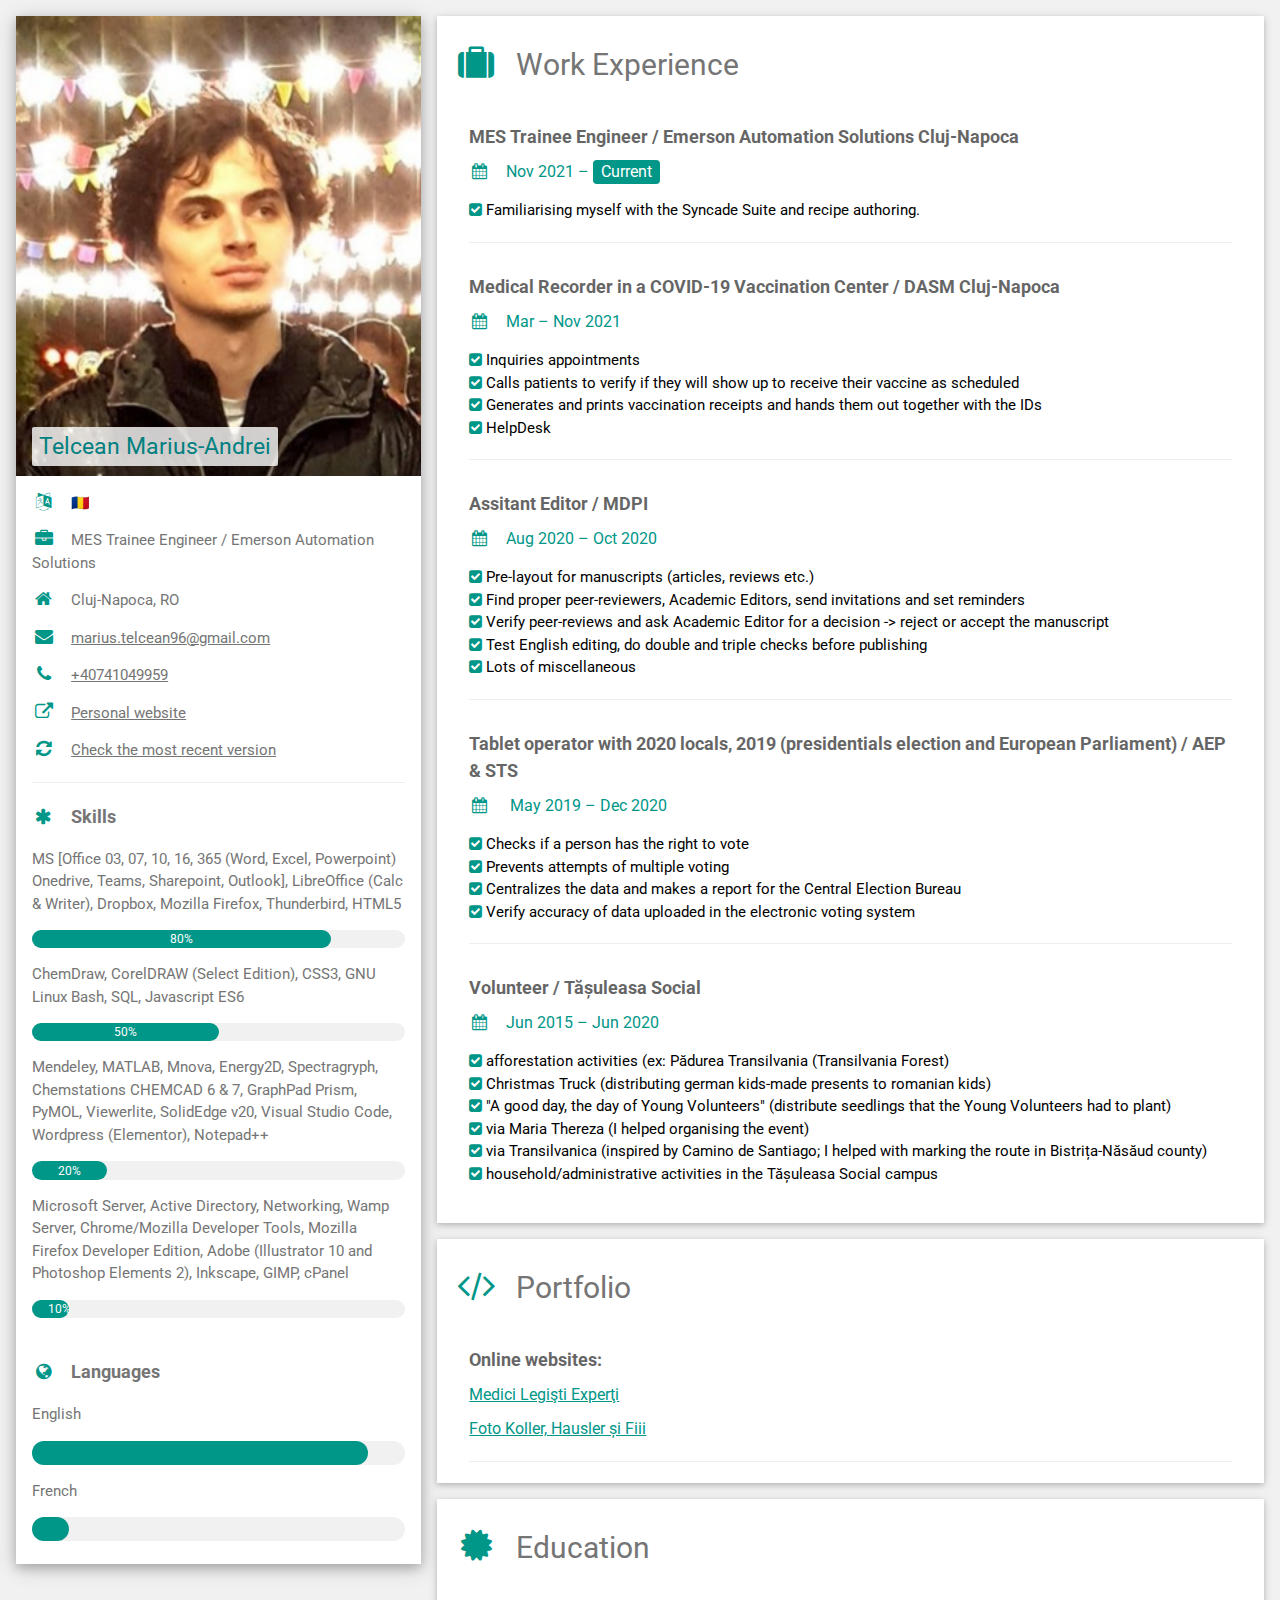
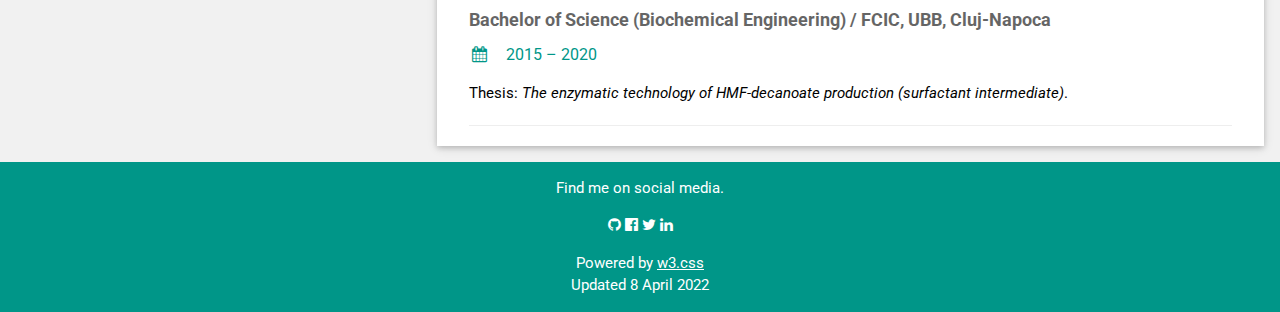
==== index.html @ da8a98a3 "Add a way to check for the most recent version" ====
<!DOCTYPE html>
<html>
<head>
<title>Telcean Marius-Andrei's CV</title>
<meta charset="UTF-8">
<meta name="viewport" content="width=device-width, initial-scale=1">
<meta name="google-site-verification" content="2m2rJ9aeGQ-BCMc2Kb091mjug8ob_BEZx-hUqYVUqOI" />
<link rel="stylesheet" href="https://www.w3schools.com/w3css/4/w3.css">
<link rel='stylesheet' href='https://fonts.googleapis.com/css?family=Roboto'>
<link rel="stylesheet" href="https://cdnjs.cloudflare.com/ajax/libs/font-awesome/4.7.0/css/font-awesome.min.css">
<style>
html,body,h1,h2,h3,h4,h5,h6 {font-family: "Roboto", sans-serif}
</style>
</head>
<body class="w3-light-grey">

<!-- Page Container -->
<div class="w3-content w3-margin-top" style="max-width:1400px;">

  <!-- The Grid -->
  <div class="w3-row-padding">
  
    <!-- Left Column -->
    <div class="w3-third">
    
      <div class="w3-white w3-text-grey w3-card-4">
        <div class="w3-display-container">
          <img src="image88.png" style="width:100%" alt="Avatar">
          <div class="w3-display-bottomleft w3-container w3-text-white">
            <h2 style="background-color: rgba(255, 255, 255, 0.8); color: teal; width: 100%; padding: 3px 7px; border-radius: 2px; font-size: 1.5em;">Telcean Marius-Andrei</h2>
          </div>
        </div>
        <div class="w3-container">
          <p><i class="fa fa-language fa-fw w3-margin-right w3-large w3-text-teal"></i><a target="_blank" style="text-decoration: none;" href="cvRo.htm">🇷🇴</a></p>
          <p><i class="fa fa-briefcase fa-fw w3-margin-right w3-large w3-text-teal"></i>MES Trainee Engineer / Emerson Automation Solutions</p>
          <p><i class="fa fa-home fa-fw w3-margin-right w3-large w3-text-teal"></i>Cluj-Napoca, RO</p>
          <p><i class="fa fa-envelope fa-fw w3-margin-right w3-large w3-text-teal"></i><a href="mailto:marius.telcean96@gmail.com">marius.telcean96@gmail.com</a></p>
          <p><i class="fa fa-phone fa-fw w3-margin-right w3-large w3-text-teal"></i><a href="tel:+40741049959">+40741049959</a></p>
          <p><i class="fa fa-external-link fa-fw w3-margin-right w3-large w3-text-teal"></i><a target="_blank" href="https://mariustelcean96.github.io/peopleGiveInspiration/">Personal website</a></p>
          <p><i class="fa fa-refresh fa-fw w3-margin-right w3-large w3-text-teal"></i><a target="_blank" title="When you read this from a PDF" href="https://mariustelcean96.github.io/CV/">Check the most recent version</a></p>
          <hr>

          <p class="w3-large"><b><i class="fa fa-asterisk fa-fw w3-margin-right w3-text-teal"></i>Skills</b></p>
            <p>MS [Office 03, 07, 10, 16, 365 (Word, Excel, Powerpoint) Onedrive, Teams, Sharepoint, Outlook], LibreOffice (Calc & Writer), Dropbox, Mozilla Firefox, Thunderbird, HTML5</p>
          <div class="w3-light-grey w3-round-xlarge w3-small">
            <div class="w3-container w3-center w3-round-xlarge w3-teal" style="width:80%">80%</div>
          </div>
            <p>ChemDraw, CorelDRAW (Select Edition), CSS3, GNU Linux Bash, SQL, Javascript ES6</p>
          <div class="w3-light-grey w3-round-xlarge w3-small">
            <div class="w3-container w3-center w3-round-xlarge w3-teal" style="width:50%">
              <div class="w3-center w3-text-white">50%</div>
            </div>
          </div>
            <p>Mendeley, MATLAB, Mnova, Energy2D, Spectragryph, Chemstations CHEMCAD 6 & 7, GraphPad Prism, PyMOL, Viewerlite, SolidEdge v20, Visual Studio Code, Wordpress (Elementor), Notepad++</p>
          <div class="w3-light-grey w3-round-xlarge w3-small">
            <div class="w3-container w3-center w3-round-xlarge w3-teal" style="width:20%">20%</div>
          </div>
            <p>Microsoft Server, Active Directory, Networking, Wamp Server, Chrome/Mozilla Developer Tools, Mozilla Firefox Developer Edition, Adobe (Illustrator 10 and Photoshop Elements 2), Inkscape, GIMP, cPanel</p>
          <div class="w3-light-grey w3-round-xlarge w3-small">
            <div class="w3-container w3-center w3-round-xlarge w3-teal" style="width:10%">10%</div>
          </div>
          <br>

          <p class="w3-large w3-text-theme"><b><i class="fa fa-globe fa-fw w3-margin-right w3-text-teal"></i>Languages</b></p>
            <p>English</p>
          <div class="w3-light-grey w3-round-xlarge">
            <div class="w3-round-xlarge w3-teal" style="height:24px;width:90%"></div>
          </div>
            <p>French</p>
          <div class="w3-light-grey w3-round-xlarge">
            <div class="w3-round-xlarge w3-teal" style="height:24px;width:10%"></div>
          </div>
          <br>
        </div>
      </div><br>

    <!-- End Left Column -->
    </div>

    <!-- Right Column -->
    <div class="w3-twothird">
    
      <div class="w3-container w3-card w3-white w3-margin-bottom">
        <h2 class="w3-text-grey w3-padding-16"><i class="fa fa-suitcase fa-fw w3-margin-right w3-xxlarge w3-text-teal"></i>Work Experience</h2>
        <div class="w3-container">
          <h5 class="w3-opacity"><b>MES Trainee Engineer / Emerson Automation Solutions Cluj-Napoca</b></h5>
          <h6 class="w3-text-teal"><i class="fa fa-calendar fa-fw w3-margin-right"></i>Nov 2021 – <span class="w3-tag w3-teal w3-round">Current</span></h6>
          <p>
            <i class="fa fa-check-square w3-text-teal"></i> Familiarising myself with the Syncade Suite and recipe authoring.
          </p>
          <hr>
        </div>
        <div class="w3-container">
          <h5 class="w3-opacity"><b>Medical Recorder in a COVID-19 Vaccination Center / DASM Cluj-Napoca</b></h5>
          <h6 class="w3-text-teal"><i class="fa fa-calendar fa-fw w3-margin-right"></i>Mar – Nov 2021</h6>
          <p><i class="fa fa-check-square w3-text-teal"></i> Inquiries appointments<br>
          <i class="fa fa-check-square w3-text-teal"></i> Calls patients to verify if they will show up to receive their vaccine as scheduled<br>
          <i class="fa fa-check-square w3-text-teal"></i> Generates and prints vaccination receipts and hands them out together with the IDs<br>
          <i class="fa fa-check-square w3-text-teal"></i> HelpDesk<br></p>
          <hr>
        </div>
        <div class="w3-container">
          <h5 class="w3-opacity"><b>Assitant Editor / MDPI</b></h5>
          <h6 class="w3-text-teal"><i class="fa fa-calendar fa-fw w3-margin-right"></i>Aug 2020 – Oct 2020</h6>
          <p> <i class="fa fa-check-square w3-text-teal"></i> Pre-layout for manuscripts (articles, reviews etc.)<br>
          <i class="fa fa-check-square w3-text-teal"></i> Find proper peer-reviewers, Academic Editors, send invitations and set reminders<br>
          <i class="fa fa-check-square w3-text-teal"></i> Verify peer-reviews and ask Academic Editor for a decision -> reject or accept the manuscript<br>
          <i class="fa fa-check-square w3-text-teal"></i> Test English editing, do double and triple checks before publishing<br>
          <i class="fa fa-check-square w3-text-teal"></i> Lots of miscellaneous</p>
          <hr>
        </div>
        <div class="w3-container">
          <h5 class="w3-opacity"><b>Tablet operator with 2020 locals, 2019 (presidentials election and European Parliament) / AEP & STS</b></h5>
          <h6 class="w3-text-teal"><i class="fa fa-calendar fa-fw w3-margin-right"></i> May 2019 – Dec 2020</h6>
          <p><i class="fa fa-check-square w3-text-teal"></i> Checks if a person has the right to vote<br>
            <i class="fa fa-check-square w3-text-teal"></i> Prevents attempts of multiple voting<br>
            <i class="fa fa-check-square w3-text-teal"></i> Centralizes the data and makes a report for the Central Election Bureau<br>
            <i class="fa fa-check-square w3-text-teal"></i> Verify accuracy of data uploaded in the electronic voting system</p>
          <hr>
        </div>
        <div class="w3-container">
          <h5 class="w3-opacity"><b>Volunteer / Tășuleasa Social</b></h5>
          <h6 class="w3-text-teal"><i class="fa fa-calendar fa-fw w3-margin-right"></i>Jun 2015 – Jun 2020</h6>
          <p><i class="fa fa-check-square w3-text-teal"></i> afforestation activities (ex: Pădurea Transilvania (Transilvania Forest)<br>
            <i class="fa fa-check-square w3-text-teal"></i> Christmas Truck (distributing german kids-made presents to romanian kids)<br>
            <i class="fa fa-check-square w3-text-teal"></i> "A good day, the day of Young Volunteers" (distribute seedlings that the Young Volunteers had to plant)<br>
            <i class="fa fa-check-square w3-text-teal"></i> via Maria Thereza (I helped organising the event)<br>
            <i class="fa fa-check-square w3-text-teal"></i> via Transilvanica (inspired by Camino de Santiago; I helped with marking the route in Bistrița-Năsăud county)<br>
            <i class="fa fa-check-square w3-text-teal"></i> household/administrative activities in the Tășuleasa Social campus</p><br>
        </div>
      </div>

      <div class="w3-container w3-card w3-white w3-margin-bottom">
        <h2 class="w3-text-grey w3-padding-16"><i class="fa fa-code fa-fw w3-margin-right w3-xxlarge w3-text-teal"></i>Portfolio</h2>
        <div class="w3-container">
          <h5 class="w3-opacity"><b>Online websites:</b></h5>
          <h6 class="w3-text-teal"><a target="_blank" href="https://www.medicilegistiexperti.ro/">Medici Legişti Experţi</a></h6>
          <h6 class="w3-text-teal"><a target="_blank" href="https://mariustelcean96.github.io/fotokoller/">Foto Koller, Hausler și Fiii</a></h6>
          <hr>
        </div>
      </div>

      <div class="w3-container w3-card w3-white">
        <h2 class="w3-text-grey w3-padding-16"><i class="fa fa-certificate fa-fw w3-margin-right w3-xxlarge w3-text-teal"></i>Education</h2>
        <div class="w3-container">
          <h5 class="w3-opacity"><b>Bachelor of Science (Biochemical Engineering) / FCIC, UBB, Cluj-Napoca</b></h5>
          <h6 class="w3-text-teal"><i class="fa fa-calendar fa-fw w3-margin-right"></i>2015 – 2020</h6>
          <p>Thesis: <i>The enzymatic technology of HMF-decanoate production (surfactant intermediate)</i>.</p>
          <hr>
        </div>
      </div>

    <!-- End Right Column -->
    </div>
    
  <!-- End Grid -->
  </div>
  
  <!-- End Page Container -->
</div>

<footer class="w3-container w3-teal w3-center w3-margin-top">
  <p>Find me on social media.</p>
  <a target="_blank" href="https://www.github.com/mariustelcean96"><i class="fa fa-github w3-hover-opacity"></i></a>
  <a target="_blank" href="https://www.facebook.com/marius.telcean.96"><i class="fa fa-facebook-official w3-hover-opacity"></i></a>
  <a target="_blank" href="https://twitter.com/marius_telcean"><i class="fa fa-twitter w3-hover-opacity"></i></a>
  <a target="_blank" href="https://www.linkedin.com/in/marius-telcean-6a2454138/"><i class="fa fa-linkedin w3-hover-opacity"></i></a>
  <p>Powered by <a href="https://www.w3schools.com/w3css/default.asp" target="_blank">w3.css</a> <br>Updated 8 April 2022</p>
</footer>

</body>
</html>
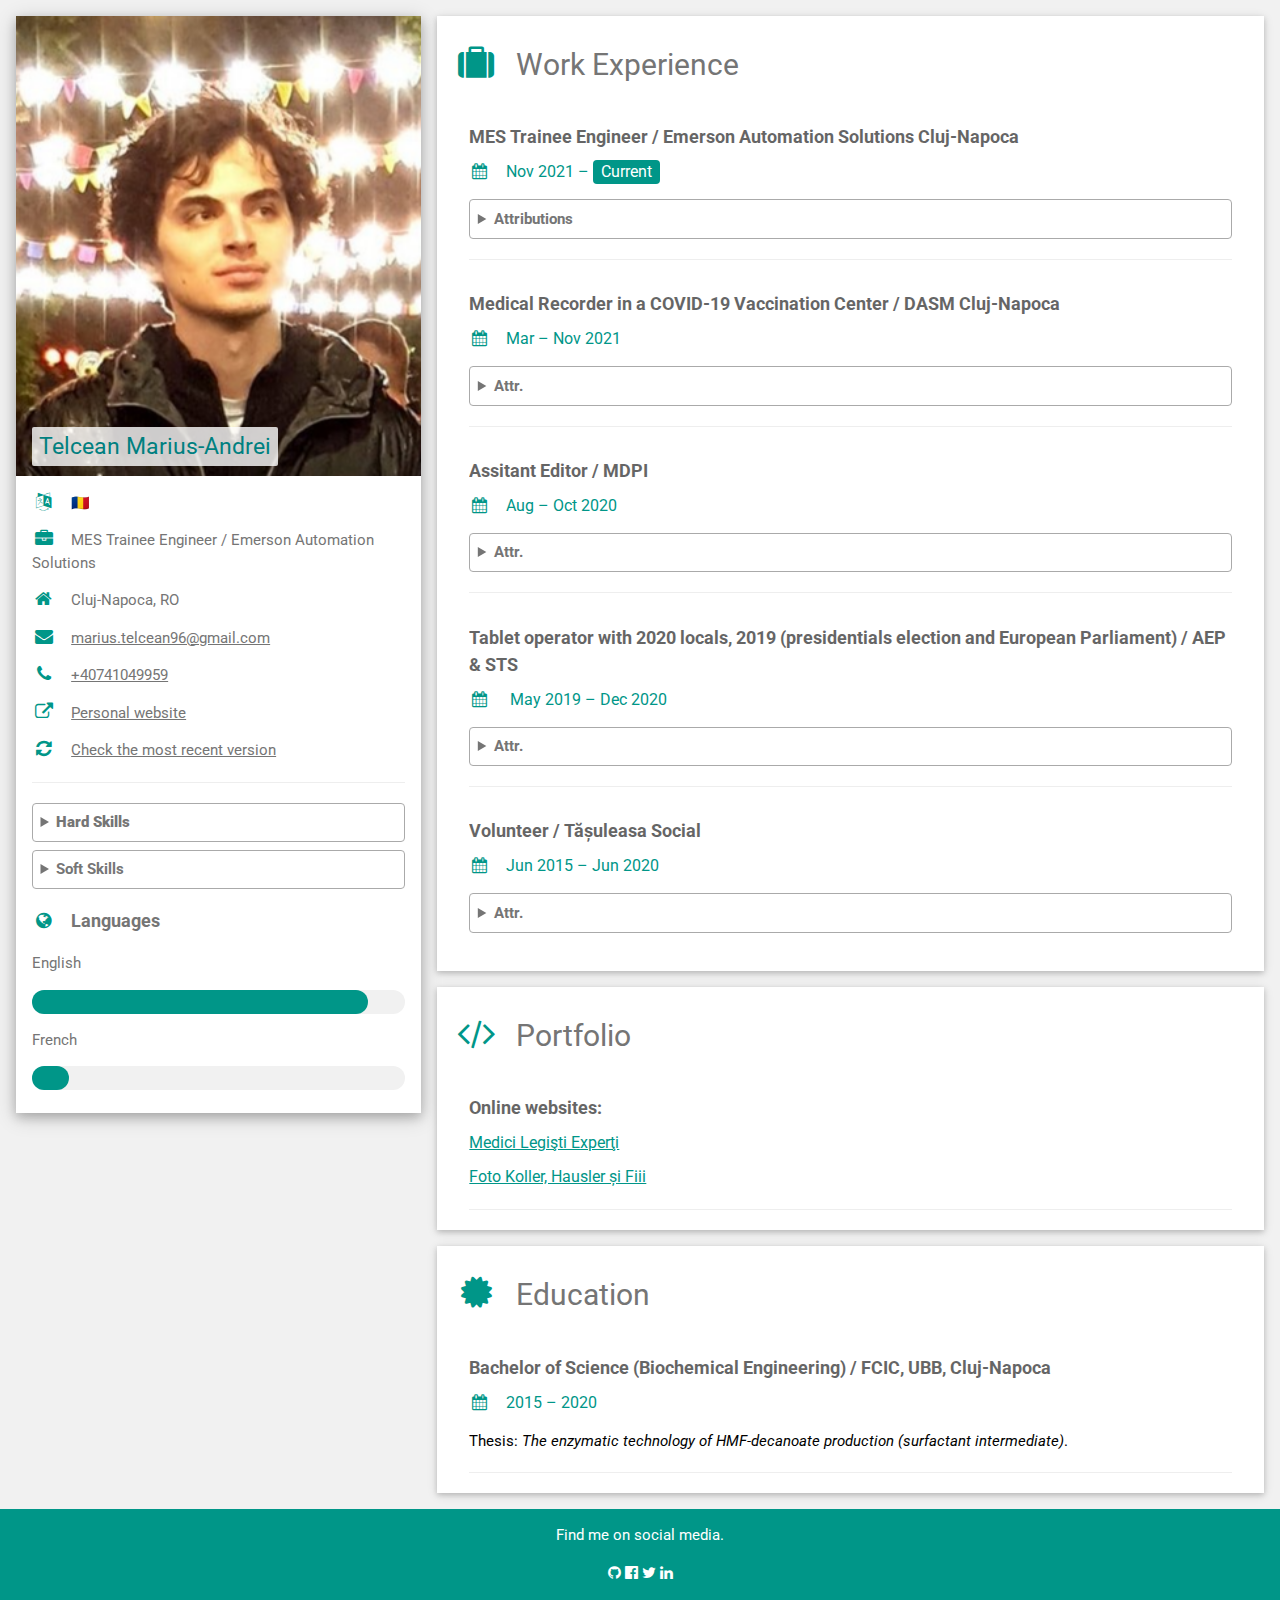
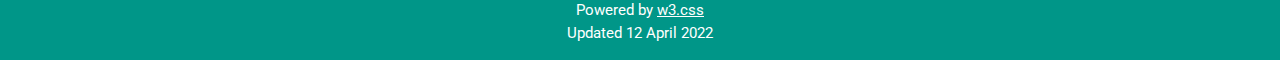
==== commit dda971c8: "Make use of details disclosure elements" ====
--- a/index.html
+++ b/index.html
@@ -5,11 +5,16 @@
 <meta charset="UTF-8">
 <meta name="viewport" content="width=device-width, initial-scale=1">
 <meta name="google-site-verification" content="2m2rJ9aeGQ-BCMc2Kb091mjug8ob_BEZx-hUqYVUqOI" />
+<link rel="stylesheet" href="style.css">
 <link rel="stylesheet" href="https://www.w3schools.com/w3css/4/w3.css">
 <link rel='stylesheet' href='https://fonts.googleapis.com/css?family=Roboto'>
 <link rel="stylesheet" href="https://cdnjs.cloudflare.com/ajax/libs/font-awesome/4.7.0/css/font-awesome.min.css">
+<link rel="apple-touch-icon" sizes="180x180" href="favicon_io/apple-touch-icon.png">
+<link rel="icon" type="image/png" sizes="32x32" href="favicon_io/favicon-32x32.png">
+<link rel="icon" type="image/png" sizes="16x16" href="favicon_io/favicon-16x16.png">
+<link rel="manifest" href="/site.webmanifest">
 <style>
-html,body,h1,h2,h3,h4,h5,h6 {font-family: "Roboto", sans-serif}
+  html,body,h1,h2,h3,h4,h5,h6 {font-family: "Roboto", sans-serif}
 </style>
 </head>
 <body class="w3-light-grey">
@@ -27,7 +32,7 @@
         <div class="w3-display-container">
           <img src="image88.png" style="width:100%" alt="Avatar">
           <div class="w3-display-bottomleft w3-container w3-text-white">
-            <h2 style="background-color: rgba(255, 255, 255, 0.8); color: teal; width: 100%; padding: 3px 7px; border-radius: 2px; font-size: 1.5em;">Telcean Marius-Andrei</h2>
+            <h2 style="background-color: rgba(255, 255, 255, 0.8); color: #008080; width: 100%; padding: 3px 7px; border-radius: 2px; font-size: 1.5em;">Telcean Marius-Andrei</h2>
           </div>
         </div>
         <div class="w3-container">
@@ -39,28 +44,29 @@
           <p><i class="fa fa-external-link fa-fw w3-margin-right w3-large w3-text-teal"></i><a target="_blank" href="https://mariustelcean96.github.io/peopleGiveInspiration/">Personal website</a></p>
           <p><i class="fa fa-refresh fa-fw w3-margin-right w3-large w3-text-teal"></i><a target="_blank" title="When you read this from a PDF" href="https://mariustelcean96.github.io/CV/">Check the most recent version</a></p>
           <hr>
-
-          <p class="w3-large"><b><i class="fa fa-asterisk fa-fw w3-margin-right w3-text-teal"></i>Skills</b></p>
-            <p>MS [Office 03, 07, 10, 16, 365 (Word, Excel, Powerpoint) Onedrive, Teams, Sharepoint, Outlook], LibreOffice (Calc & Writer), Dropbox, Mozilla Firefox, Thunderbird, HTML5</p>
-          <div class="w3-light-grey w3-round-xlarge w3-small">
-            <div class="w3-container w3-center w3-round-xlarge w3-teal" style="width:80%">80%</div>
-          </div>
-            <p>ChemDraw, CorelDRAW (Select Edition), CSS3, GNU Linux Bash, SQL, Javascript ES6</p>
-          <div class="w3-light-grey w3-round-xlarge w3-small">
-            <div class="w3-container w3-center w3-round-xlarge w3-teal" style="width:50%">
-              <div class="w3-center w3-text-white">50%</div>
-            </div>
-          </div>
-            <p>Mendeley, MATLAB, Mnova, Energy2D, Spectragryph, Chemstations CHEMCAD 6 & 7, GraphPad Prism, PyMOL, Viewerlite, SolidEdge v20, Visual Studio Code, Wordpress (Elementor), Notepad++</p>
-          <div class="w3-light-grey w3-round-xlarge w3-small">
-            <div class="w3-container w3-center w3-round-xlarge w3-teal" style="width:20%">20%</div>
-          </div>
-            <p>Microsoft Server, Active Directory, Networking, Wamp Server, Chrome/Mozilla Developer Tools, Mozilla Firefox Developer Edition, Adobe (Illustrator 10 and Photoshop Elements 2), Inkscape, GIMP, cPanel</p>
-          <div class="w3-light-grey w3-round-xlarge w3-small">
-            <div class="w3-container w3-center w3-round-xlarge w3-teal" style="width:10%">10%</div>
-          </div>
-          <br>
-
+          <details>
+            <summary><b>Hard Skills</b></summary>
+              <details>
+                <summary>Proficient</summary>
+                Microsoft [Office 03, 07, 10, 16, 365 (Word, Excel, Powerpoint), Onedrive, Teams, Sharepoint, Outlook], LibreOffice (Calc & Writer), 
+                Dropbox, Mozilla Firefox, Thunderbird
+              </details>
+              <details>
+                <summary>Intermediate</summary>
+                ChemDraw, CorelDRAW (Select Edition), Mendeley, HTML5, CSS3, GNU Linux Bash, SQL, Javascript ES6, Notepad++, 
+                Visual Studio Code, Wordpress (Elementor), Git, Github
+              </details>
+              <details>
+                <summary>Beginner</summary>
+                  MATLAB, Mnova, Energy2D, Spectragryph, Chemstations CHEMCAD 6 & 7, GraphPad Prism, PyMOL, Viewerlite, SolidEdge v20,
+                  Microsoft Server, Active Directory, Networking, Wamp Server, Chrome/Mozilla Developer Tools, Mozilla Firefox Developer Edition, 
+                  Adobe (Illustrator 10 & Photoshop Elements 2), Inkscape, GIMP, cPanel
+              </details>
+          </details>
+          <details>
+            <summary>Soft Skills</summary>
+            Dependability, Empathy, Willingness to learn, Problem solving, Critical thinking, Organization, Adaptability, Creativity
+          </details>
           <p class="w3-large w3-text-theme"><b><i class="fa fa-globe fa-fw w3-margin-right w3-text-teal"></i>Languages</b></p>
             <p>English</p>
           <div class="w3-light-grey w3-round-xlarge">
@@ -86,47 +92,71 @@
           <h5 class="w3-opacity"><b>MES Trainee Engineer / Emerson Automation Solutions Cluj-Napoca</b></h5>
           <h6 class="w3-text-teal"><i class="fa fa-calendar fa-fw w3-margin-right"></i>Nov 2021 – <span class="w3-tag w3-teal w3-round">Current</span></h6>
           <p>
-            <i class="fa fa-check-square w3-text-teal"></i> Familiarising myself with the Syncade Suite and recipe authoring.
+            <details>
+              <summary>Attributions</summary>
+              <i class="fa fa-check-square w3-text-teal"></i> Familiarise myself with the Syncade Suite and Recipe Authoring<br>
+              <i class="fa fa-check-square w3-text-teal"></i> Solve a workshop and attend 2 Syncade Trainings
+            </details>
           </p>
           <hr>
         </div>
         <div class="w3-container">
           <h5 class="w3-opacity"><b>Medical Recorder in a COVID-19 Vaccination Center / DASM Cluj-Napoca</b></h5>
           <h6 class="w3-text-teal"><i class="fa fa-calendar fa-fw w3-margin-right"></i>Mar – Nov 2021</h6>
-          <p><i class="fa fa-check-square w3-text-teal"></i> Inquiries appointments<br>
+          <p>
+          <details>
+          <summary>Attr.</summary>
+          <i class="fa fa-check-square w3-text-teal"></i> Inquiries appointments<br>
           <i class="fa fa-check-square w3-text-teal"></i> Calls patients to verify if they will show up to receive their vaccine as scheduled<br>
           <i class="fa fa-check-square w3-text-teal"></i> Generates and prints vaccination receipts and hands them out together with the IDs<br>
-          <i class="fa fa-check-square w3-text-teal"></i> HelpDesk<br></p>
+          <i class="fa fa-check-square w3-text-teal"></i> Responsible for HelpDesk<br>
+          </details>
+        </p>
           <hr>
         </div>
         <div class="w3-container">
           <h5 class="w3-opacity"><b>Assitant Editor / MDPI</b></h5>
-          <h6 class="w3-text-teal"><i class="fa fa-calendar fa-fw w3-margin-right"></i>Aug 2020 – Oct 2020</h6>
-          <p> <i class="fa fa-check-square w3-text-teal"></i> Pre-layout for manuscripts (articles, reviews etc.)<br>
+          <h6 class="w3-text-teal"><i class="fa fa-calendar fa-fw w3-margin-right"></i>Aug – Oct 2020</h6>
+          <p>
+          <details>
+            <summary>Attr.</summary>
+            <i class="fa fa-check-square w3-text-teal"></i> Pre-layout for manuscripts (articles, reviews etc.)<br>
           <i class="fa fa-check-square w3-text-teal"></i> Find proper peer-reviewers, Academic Editors, send invitations and set reminders<br>
           <i class="fa fa-check-square w3-text-teal"></i> Verify peer-reviews and ask Academic Editor for a decision -> reject or accept the manuscript<br>
           <i class="fa fa-check-square w3-text-teal"></i> Test English editing, do double and triple checks before publishing<br>
-          <i class="fa fa-check-square w3-text-teal"></i> Lots of miscellaneous</p>
+          <i class="fa fa-check-square w3-text-teal"></i> Confirm lots of miscellaneous
+          </details>
+        </p>
           <hr>
         </div>
         <div class="w3-container">
           <h5 class="w3-opacity"><b>Tablet operator with 2020 locals, 2019 (presidentials election and European Parliament) / AEP & STS</b></h5>
           <h6 class="w3-text-teal"><i class="fa fa-calendar fa-fw w3-margin-right"></i> May 2019 – Dec 2020</h6>
-          <p><i class="fa fa-check-square w3-text-teal"></i> Checks if a person has the right to vote<br>
+          <p>
+            <details>
+              <summary>Attr.</summary>
+              <i class="fa fa-check-square w3-text-teal"></i> Checks if a person has the right to vote<br>
             <i class="fa fa-check-square w3-text-teal"></i> Prevents attempts of multiple voting<br>
             <i class="fa fa-check-square w3-text-teal"></i> Centralizes the data and makes a report for the Central Election Bureau<br>
-            <i class="fa fa-check-square w3-text-teal"></i> Verify accuracy of data uploaded in the electronic voting system</p>
+            <i class="fa fa-check-square w3-text-teal"></i> Verify accuracy of data uploaded in the electronic voting system
+            </details>
+          </p>
           <hr>
         </div>
         <div class="w3-container">
           <h5 class="w3-opacity"><b>Volunteer / Tășuleasa Social</b></h5>
           <h6 class="w3-text-teal"><i class="fa fa-calendar fa-fw w3-margin-right"></i>Jun 2015 – Jun 2020</h6>
-          <p><i class="fa fa-check-square w3-text-teal"></i> afforestation activities (ex: Pădurea Transilvania (Transilvania Forest)<br>
+          <p>
+            <details>
+              <summary>Attr.</summary>
+              <i class="fa fa-check-square w3-text-teal"></i> afforestation activities (ex: Pădurea Transilvania (Transilvania Forest)<br>
             <i class="fa fa-check-square w3-text-teal"></i> Christmas Truck (distributing german kids-made presents to romanian kids)<br>
             <i class="fa fa-check-square w3-text-teal"></i> "A good day, the day of Young Volunteers" (distribute seedlings that the Young Volunteers had to plant)<br>
             <i class="fa fa-check-square w3-text-teal"></i> via Maria Thereza (I helped organising the event)<br>
             <i class="fa fa-check-square w3-text-teal"></i> via Transilvanica (inspired by Camino de Santiago; I helped with marking the route in Bistrița-Năsăud county)<br>
-            <i class="fa fa-check-square w3-text-teal"></i> household/administrative activities in the Tășuleasa Social campus</p><br>
+            <i class="fa fa-check-square w3-text-teal"></i> household/administrative activities in the Tășuleasa Social campus
+            </details>
+          </p><br>
         </div>
       </div>
 
@@ -165,7 +195,7 @@
   <a target="_blank" href="https://www.facebook.com/marius.telcean.96"><i class="fa fa-facebook-official w3-hover-opacity"></i></a>
   <a target="_blank" href="https://twitter.com/marius_telcean"><i class="fa fa-twitter w3-hover-opacity"></i></a>
   <a target="_blank" href="https://www.linkedin.com/in/marius-telcean-6a2454138/"><i class="fa fa-linkedin w3-hover-opacity"></i></a>
-  <p>Powered by <a href="https://www.w3schools.com/w3css/default.asp" target="_blank">w3.css</a> <br>Updated 8 April 2022</p>
+  <p>Powered by <a href="https://www.w3schools.com/w3css/default.asp" target="_blank">w3.css</a> <br>Updated 12 April 2022</p>
 </footer>
 
 </body>
--- a/style.css
+++ b/style.css
@@ -0,0 +1,20 @@
+details {
+    border: 1px solid #aaa;
+    border-radius: 4px;
+    padding: .5em .5em 0;
+    margin-bottom: .5em;
+}
+summary {
+  font-weight: bold;
+  color: #757575;
+  margin: -.5em -.5em 0;
+  padding: .5em;
+}
+details[open] {
+    padding: .5em;
+}
+
+details[open] summary {
+    border-bottom: 1px solid #aaa;
+    margin-bottom: .5em;
+}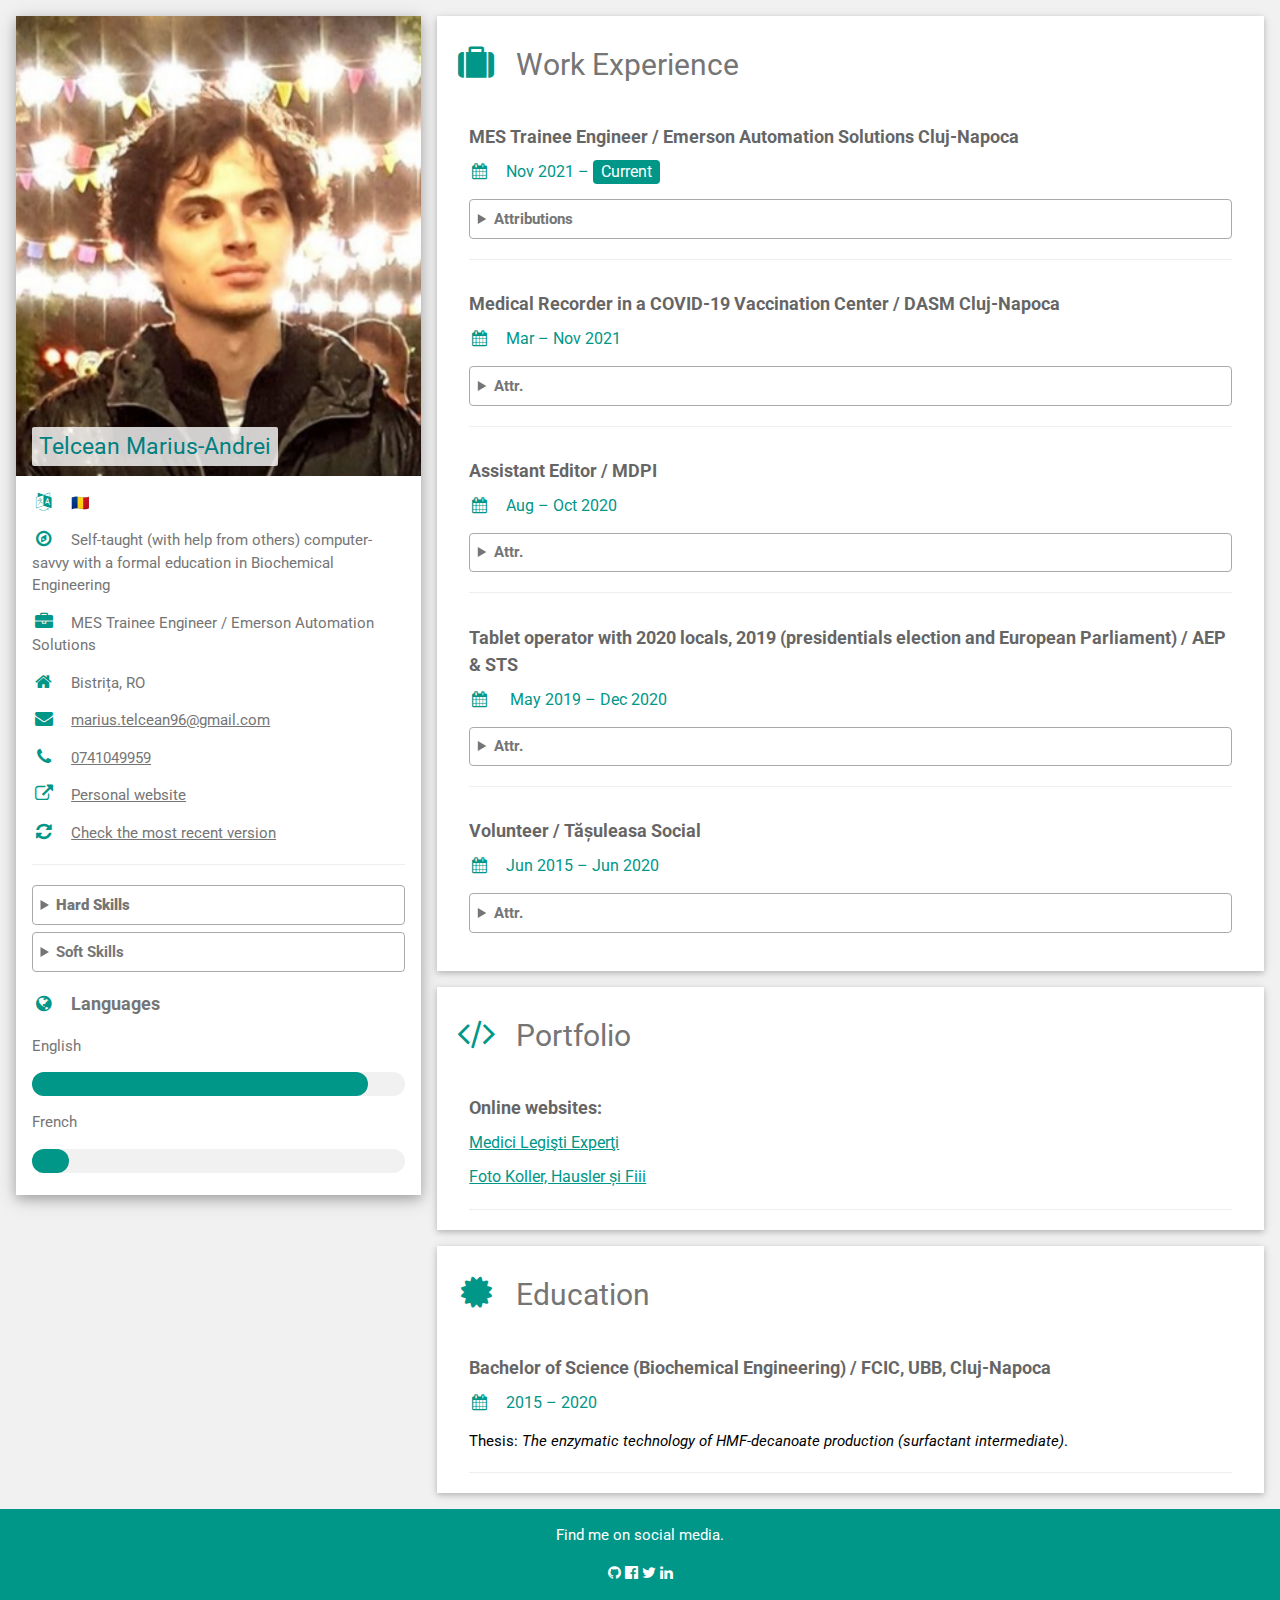
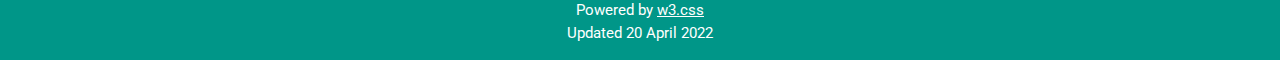
==== commit 69430ea0: "Add a description paragraph, fix a typo" ====
--- a/index.html
+++ b/index.html
@@ -37,10 +37,11 @@
         </div>
         <div class="w3-container">
           <p><i class="fa fa-language fa-fw w3-margin-right w3-large w3-text-teal"></i><a target="_blank" style="text-decoration: none;" href="cvRo.htm">🇷🇴</a></p>
+          <p><i class="fa fa-compass fa-fw w3-margin-right w3-large w3-text-teal"></i>Self-taught (with help from others) computer-savvy with a formal education in Biochemical Engineering</p>
           <p><i class="fa fa-briefcase fa-fw w3-margin-right w3-large w3-text-teal"></i>MES Trainee Engineer / Emerson Automation Solutions</p>
-          <p><i class="fa fa-home fa-fw w3-margin-right w3-large w3-text-teal"></i>Cluj-Napoca, RO</p>
+          <p><i class="fa fa-home fa-fw w3-margin-right w3-large w3-text-teal"></i>Bistrița, RO</p>
           <p><i class="fa fa-envelope fa-fw w3-margin-right w3-large w3-text-teal"></i><a href="mailto:marius.telcean96@gmail.com">marius.telcean96@gmail.com</a></p>
-          <p><i class="fa fa-phone fa-fw w3-margin-right w3-large w3-text-teal"></i><a href="tel:+40741049959">+40741049959</a></p>
+          <p><i class="fa fa-phone fa-fw w3-margin-right w3-large w3-text-teal"></i><a href="tel:+40741049959">0741049959</a></p>
           <p><i class="fa fa-external-link fa-fw w3-margin-right w3-large w3-text-teal"></i><a target="_blank" href="https://mariustelcean96.github.io/peopleGiveInspiration/">Personal website</a></p>
           <p><i class="fa fa-refresh fa-fw w3-margin-right w3-large w3-text-teal"></i><a target="_blank" title="When you read this from a PDF" href="https://mariustelcean96.github.io/CV/">Check the most recent version</a></p>
           <hr>
@@ -115,7 +116,7 @@
           <hr>
         </div>
         <div class="w3-container">
-          <h5 class="w3-opacity"><b>Assitant Editor / MDPI</b></h5>
+          <h5 class="w3-opacity"><b>Assistant Editor / MDPI</b></h5>
           <h6 class="w3-text-teal"><i class="fa fa-calendar fa-fw w3-margin-right"></i>Aug – Oct 2020</h6>
           <p>
           <details>
@@ -195,7 +196,7 @@
   <a target="_blank" href="https://www.facebook.com/marius.telcean.96"><i class="fa fa-facebook-official w3-hover-opacity"></i></a>
   <a target="_blank" href="https://twitter.com/marius_telcean"><i class="fa fa-twitter w3-hover-opacity"></i></a>
   <a target="_blank" href="https://www.linkedin.com/in/marius-telcean-6a2454138/"><i class="fa fa-linkedin w3-hover-opacity"></i></a>
-  <p>Powered by <a href="https://www.w3schools.com/w3css/default.asp" target="_blank">w3.css</a> <br>Updated 12 April 2022</p>
+  <p>Powered by <a href="https://www.w3schools.com/w3css/default.asp" target="_blank">w3.css</a> <br>Updated 20 April 2022</p>
 </footer>
 
 </body>
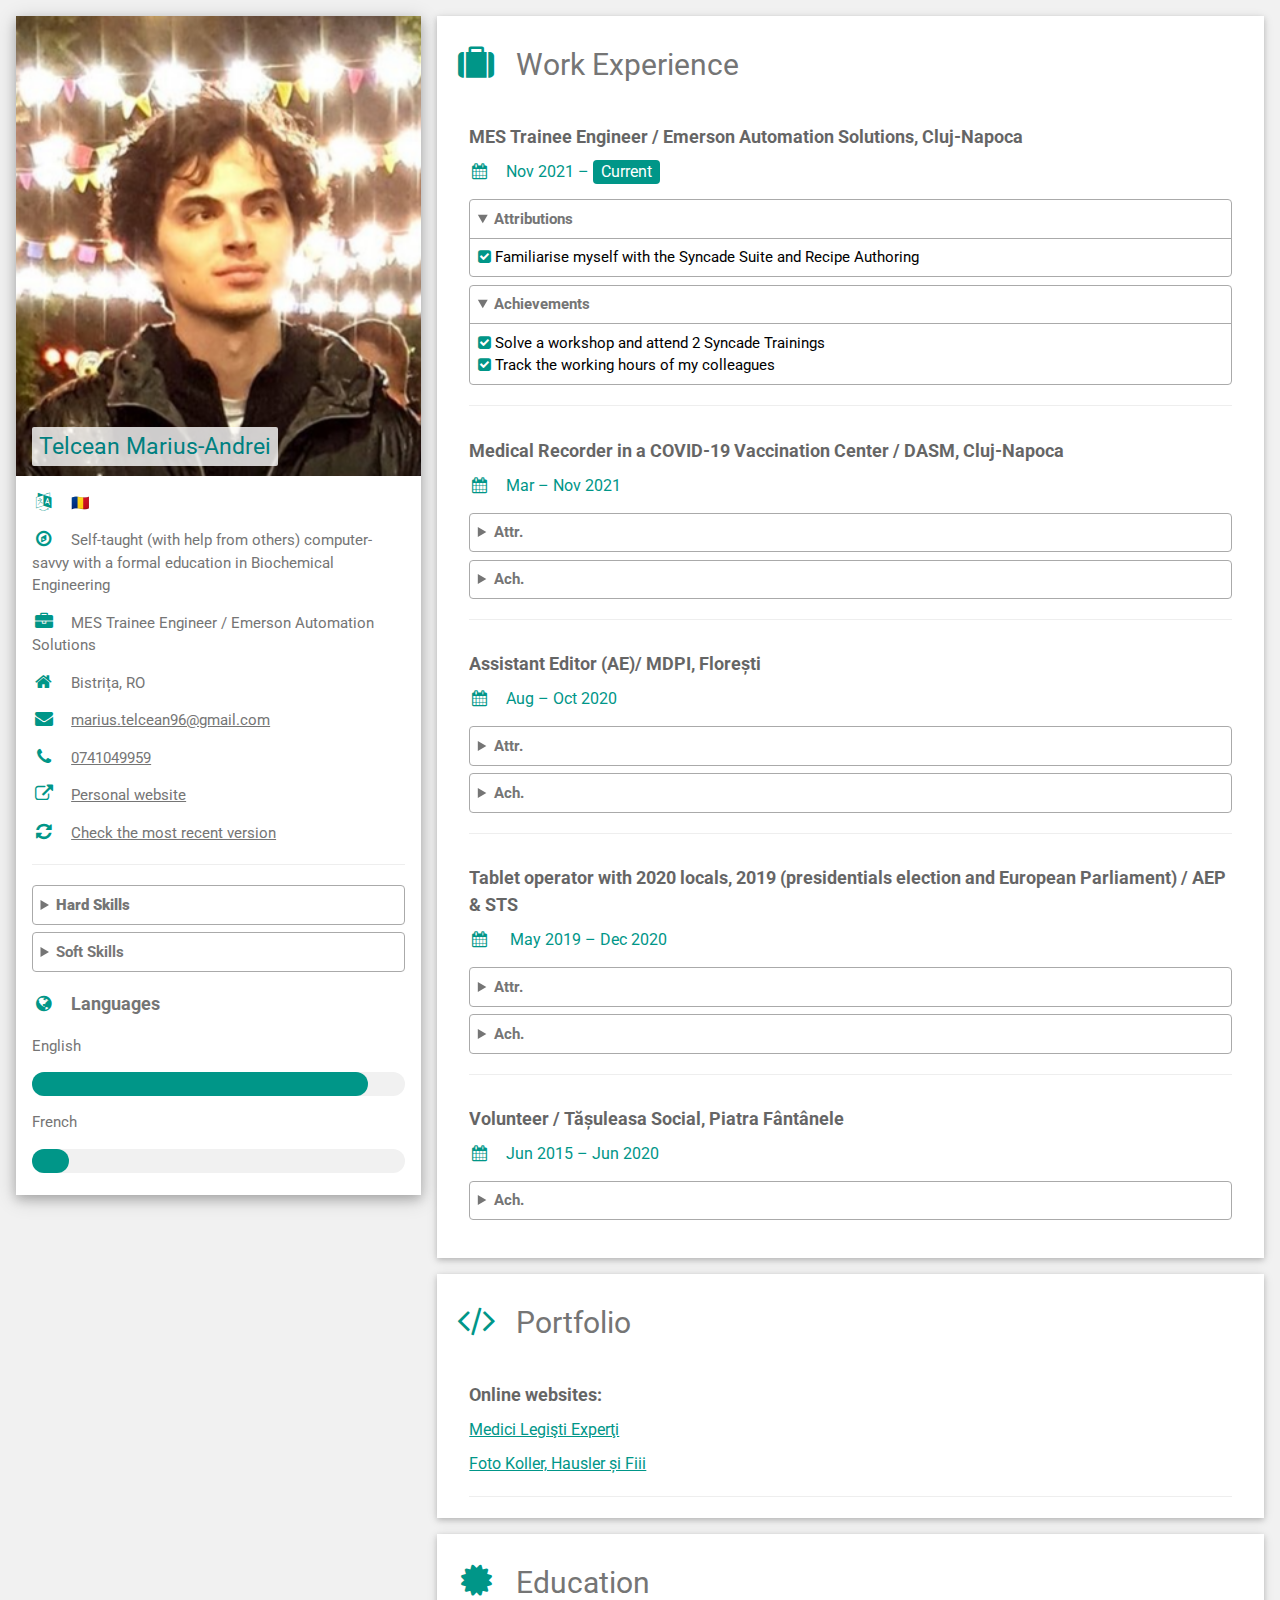
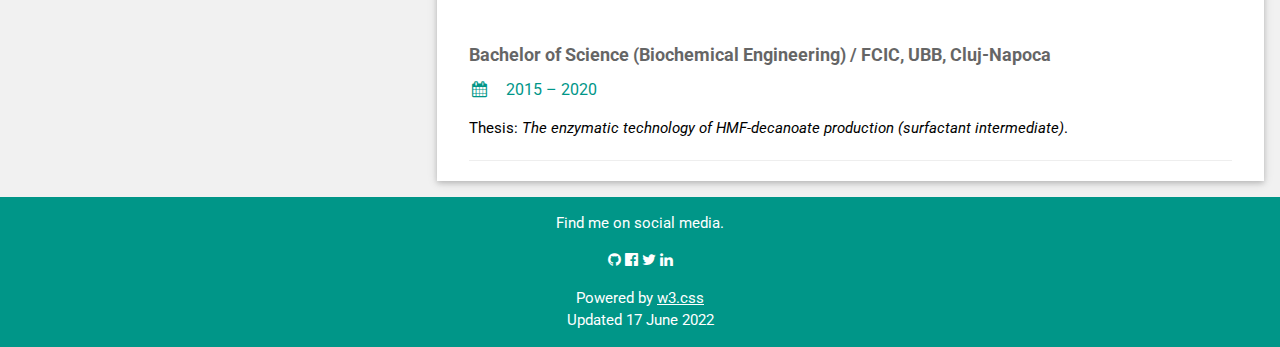
==== commit b1b1a951: "Add achievements" ====
--- a/index.html
+++ b/index.html
@@ -1,7 +1,7 @@
 <!DOCTYPE html>
 <html>
 <head>
-<title>Telcean Marius-Andrei's CV</title>
+<title>Telcean Marius-Andrei | Curriculum Vitae</title>
 <meta charset="UTF-8">
 <meta name="viewport" content="width=device-width, initial-scale=1">
 <meta name="google-site-verification" content="2m2rJ9aeGQ-BCMc2Kb091mjug8ob_BEZx-hUqYVUqOI" />
@@ -90,19 +90,23 @@
       <div class="w3-container w3-card w3-white w3-margin-bottom">
         <h2 class="w3-text-grey w3-padding-16"><i class="fa fa-suitcase fa-fw w3-margin-right w3-xxlarge w3-text-teal"></i>Work Experience</h2>
         <div class="w3-container">
-          <h5 class="w3-opacity"><b>MES Trainee Engineer / Emerson Automation Solutions Cluj-Napoca</b></h5>
+          <h5 class="w3-opacity"><b>MES Trainee Engineer / Emerson Automation Solutions, Cluj-Napoca</b></h5>
           <h6 class="w3-text-teal"><i class="fa fa-calendar fa-fw w3-margin-right"></i>Nov 2021 – <span class="w3-tag w3-teal w3-round">Current</span></h6>
           <p>
-            <details>
+            <details open>
               <summary>Attributions</summary>
               <i class="fa fa-check-square w3-text-teal"></i> Familiarise myself with the Syncade Suite and Recipe Authoring<br>
-              <i class="fa fa-check-square w3-text-teal"></i> Solve a workshop and attend 2 Syncade Trainings
+            </details>
+            <details open>
+              <summary>Achievements</summary>
+              <i class="fa fa-check-square w3-text-teal"></i> Solve a workshop and attend 2 Syncade Trainings<br>
+              <i class="fa fa-check-square w3-text-teal"></i> Track the working hours of my colleagues<br>
             </details>
           </p>
           <hr>
         </div>
         <div class="w3-container">
-          <h5 class="w3-opacity"><b>Medical Recorder in a COVID-19 Vaccination Center / DASM Cluj-Napoca</b></h5>
+          <h5 class="w3-opacity"><b>Medical Recorder in a COVID-19 Vaccination Center / DASM, Cluj-Napoca</b></h5>
           <h6 class="w3-text-teal"><i class="fa fa-calendar fa-fw w3-margin-right"></i>Mar – Nov 2021</h6>
           <p>
           <details>
@@ -112,11 +116,19 @@
           <i class="fa fa-check-square w3-text-teal"></i> Generates and prints vaccination receipts and hands them out together with the IDs<br>
           <i class="fa fa-check-square w3-text-teal"></i> Responsible for HelpDesk<br>
           </details>
+          <details>
+            <summary>Ach.</summary>
+            <i class="fa fa-check-square w3-text-teal"></i> Withstand stressful situations caused by Internet downtime and people waiting to get
+            their vacc. receipts<br>
+            <i class="fa fa-check-square w3-text-teal"></i> Help sensitive people get over their fear of vaccines <br>
+            <i class="fa fa-check-square w3-text-teal"></i> Raise an alarm when sens. people were about to faint and help them get up when
+            they faint
+          </details>
         </p>
           <hr>
         </div>
         <div class="w3-container">
-          <h5 class="w3-opacity"><b>Assistant Editor / MDPI</b></h5>
+          <h5 class="w3-opacity"><b>Assistant Editor (AE)/ MDPI, Florești</b></h5>
           <h6 class="w3-text-teal"><i class="fa fa-calendar fa-fw w3-margin-right"></i>Aug – Oct 2020</h6>
           <p>
           <details>
@@ -127,6 +139,12 @@
           <i class="fa fa-check-square w3-text-teal"></i> Test English editing, do double and triple checks before publishing<br>
           <i class="fa fa-check-square w3-text-teal"></i> Confirm lots of miscellaneous
           </details>
+          <details>
+            <summary>Ach.</summary>
+            <i class="fa fa-check-square w3-text-teal"></i> Improve the way AEs find peer-reviewers: a browser extension used on ResearchGATE (RG). 
+            Performing a multi-word search on RG gives a matching score. If the score is high enough, the researcher might be suited
+            to review the paper. I shared this method with at least 2 colleagues.<br>
+          </details>
         </p>
           <hr>
         </div>
@@ -141,15 +159,19 @@
             <i class="fa fa-check-square w3-text-teal"></i> Centralizes the data and makes a report for the Central Election Bureau<br>
             <i class="fa fa-check-square w3-text-teal"></i> Verify accuracy of data uploaded in the electronic voting system
             </details>
+            <details>
+              <summary>Ach.</summary>
+              <i class="fa fa-check-square w3-text-teal"></i> Give feedback on multiple occasions<br>
+            </details>
           </p>
           <hr>
         </div>
         <div class="w3-container">
-          <h5 class="w3-opacity"><b>Volunteer / Tășuleasa Social</b></h5>
+          <h5 class="w3-opacity"><b>Volunteer / Tășuleasa Social, Piatra Fântânele</b></h5>
           <h6 class="w3-text-teal"><i class="fa fa-calendar fa-fw w3-margin-right"></i>Jun 2015 – Jun 2020</h6>
           <p>
             <details>
-              <summary>Attr.</summary>
+              <summary>Ach.</summary>
               <i class="fa fa-check-square w3-text-teal"></i> afforestation activities (ex: Pădurea Transilvania (Transilvania Forest)<br>
             <i class="fa fa-check-square w3-text-teal"></i> Christmas Truck (distributing german kids-made presents to romanian kids)<br>
             <i class="fa fa-check-square w3-text-teal"></i> "A good day, the day of Young Volunteers" (distribute seedlings that the Young Volunteers had to plant)<br>
@@ -196,7 +218,7 @@
   <a target="_blank" href="https://www.facebook.com/marius.telcean.96"><i class="fa fa-facebook-official w3-hover-opacity"></i></a>
   <a target="_blank" href="https://twitter.com/marius_telcean"><i class="fa fa-twitter w3-hover-opacity"></i></a>
   <a target="_blank" href="https://www.linkedin.com/in/marius-telcean-6a2454138/"><i class="fa fa-linkedin w3-hover-opacity"></i></a>
-  <p>Powered by <a href="https://www.w3schools.com/w3css/default.asp" target="_blank">w3.css</a> <br>Updated 20 April 2022</p>
+  <p>Powered by <a href="https://www.w3schools.com/w3css/default.asp" target="_blank">w3.css</a> <br>Updated 17 June 2022</p>
 </footer>
 
 </body>
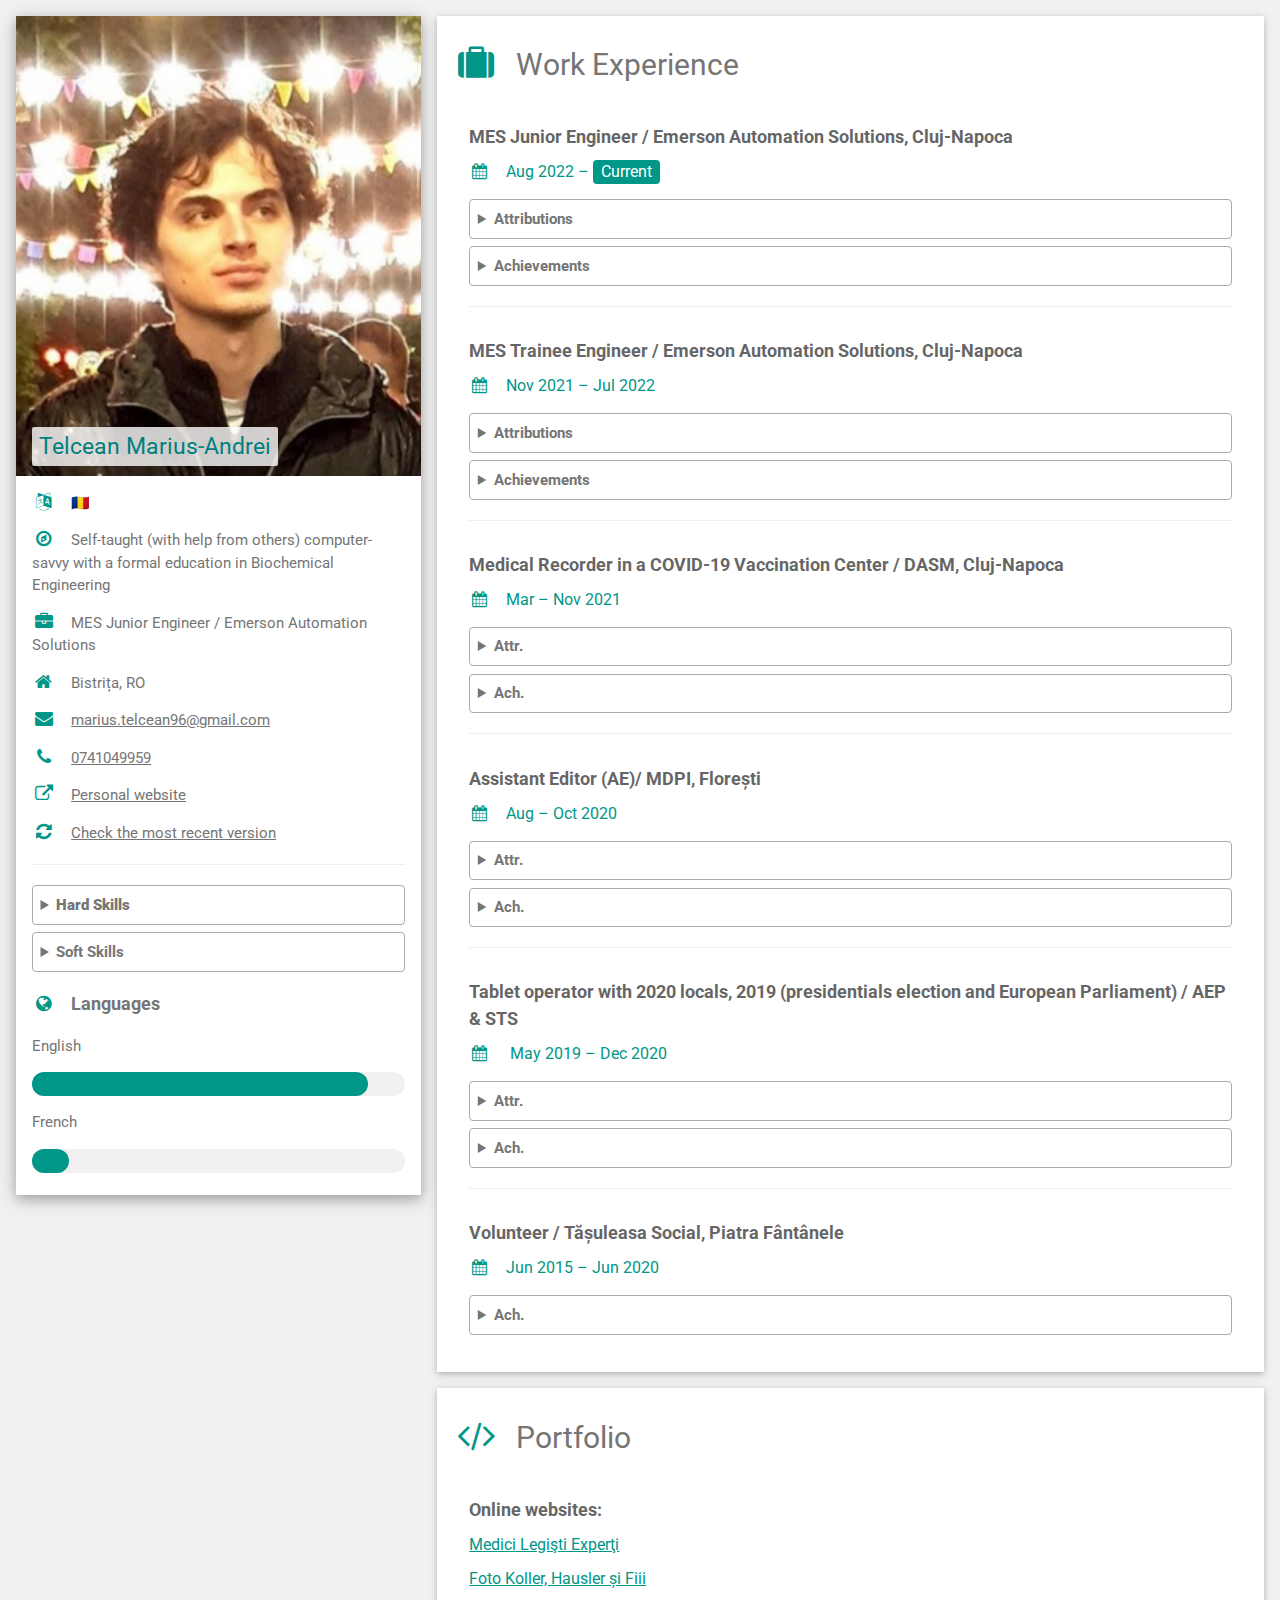
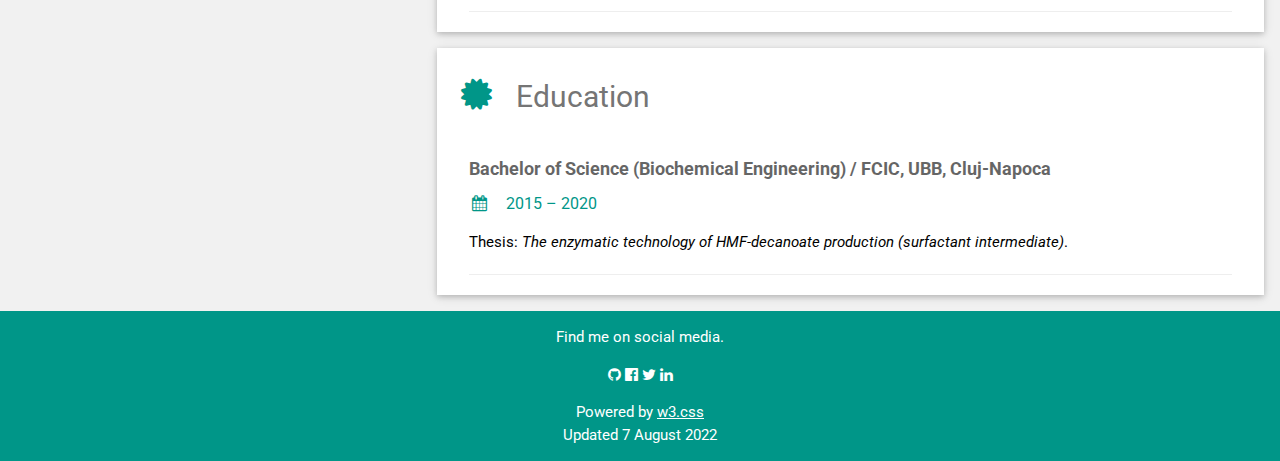
==== commit 660e95c4: "Update CV with latest position and detail the previous one" ====
--- a/index.html
+++ b/index.html
@@ -38,7 +38,7 @@
         <div class="w3-container">
           <p><i class="fa fa-language fa-fw w3-margin-right w3-large w3-text-teal"></i><a target="_blank" style="text-decoration: none;" href="cvRo.htm">🇷🇴</a></p>
           <p><i class="fa fa-compass fa-fw w3-margin-right w3-large w3-text-teal"></i>Self-taught (with help from others) computer-savvy with a formal education in Biochemical Engineering</p>
-          <p><i class="fa fa-briefcase fa-fw w3-margin-right w3-large w3-text-teal"></i>MES Trainee Engineer / Emerson Automation Solutions</p>
+          <p><i class="fa fa-briefcase fa-fw w3-margin-right w3-large w3-text-teal"></i>MES Junior Engineer / Emerson Automation Solutions</p>
           <p><i class="fa fa-home fa-fw w3-margin-right w3-large w3-text-teal"></i>Bistrița, RO</p>
           <p><i class="fa fa-envelope fa-fw w3-margin-right w3-large w3-text-teal"></i><a href="mailto:marius.telcean96@gmail.com">marius.telcean96@gmail.com</a></p>
           <p><i class="fa fa-phone fa-fw w3-margin-right w3-large w3-text-teal"></i><a href="tel:+40741049959">0741049959</a></p>
@@ -90,17 +90,32 @@
       <div class="w3-container w3-card w3-white w3-margin-bottom">
         <h2 class="w3-text-grey w3-padding-16"><i class="fa fa-suitcase fa-fw w3-margin-right w3-xxlarge w3-text-teal"></i>Work Experience</h2>
         <div class="w3-container">
+          <h5 class="w3-opacity"><b>MES Junior Engineer / Emerson Automation Solutions, Cluj-Napoca</b></h5>
+          <h6 class="w3-text-teal"><i class="fa fa-calendar fa-fw w3-margin-right"></i>Aug 2022 – <span class="w3-tag w3-teal w3-round">Current</span></h6>
+          <p>
+            <details>
+              <summary>Attributions</summary>
+            </details>
+            <details>
+              <summary>Achievements</summary>
+            </details>
+          </p>
+          <hr>
+        </div>
+        <div class="w3-container">
           <h5 class="w3-opacity"><b>MES Trainee Engineer / Emerson Automation Solutions, Cluj-Napoca</b></h5>
-          <h6 class="w3-text-teal"><i class="fa fa-calendar fa-fw w3-margin-right"></i>Nov 2021 – <span class="w3-tag w3-teal w3-round">Current</span></h6>
-          <p>
-            <details open>
+          <h6 class="w3-text-teal"><i class="fa fa-calendar fa-fw w3-margin-right"></i>Nov 2021 – Jul 2022</h6>
+          <p>
+            <details>
               <summary>Attributions</summary>
               <i class="fa fa-check-square w3-text-teal"></i> Familiarise myself with the Syncade Suite and Recipe Authoring<br>
-            </details>
-            <details open>
+              <i class="fa fa-check-square w3-text-teal"></i> Offer support to the 2022 MES Engineering Bootcamp students<br>
+            </details>
+            <details>
               <summary>Achievements</summary>
               <i class="fa fa-check-square w3-text-teal"></i> Solve a workshop and attend 2 Syncade Trainings<br>
               <i class="fa fa-check-square w3-text-teal"></i> Track the working hours of my colleagues<br>
+              <i class="fa fa-check-square w3-text-teal"></i> Give feedback during workshops<br>
             </details>
           </p>
           <hr>
@@ -218,7 +233,7 @@
   <a target="_blank" href="https://www.facebook.com/marius.telcean.96"><i class="fa fa-facebook-official w3-hover-opacity"></i></a>
   <a target="_blank" href="https://twitter.com/marius_telcean"><i class="fa fa-twitter w3-hover-opacity"></i></a>
   <a target="_blank" href="https://www.linkedin.com/in/marius-telcean-6a2454138/"><i class="fa fa-linkedin w3-hover-opacity"></i></a>
-  <p>Powered by <a href="https://www.w3schools.com/w3css/default.asp" target="_blank">w3.css</a> <br>Updated 17 June 2022</p>
+  <p>Powered by <a href="https://www.w3schools.com/w3css/default.asp" target="_blank">w3.css</a> <br>Updated 7 August 2022</p>
 </footer>
 
 </body>
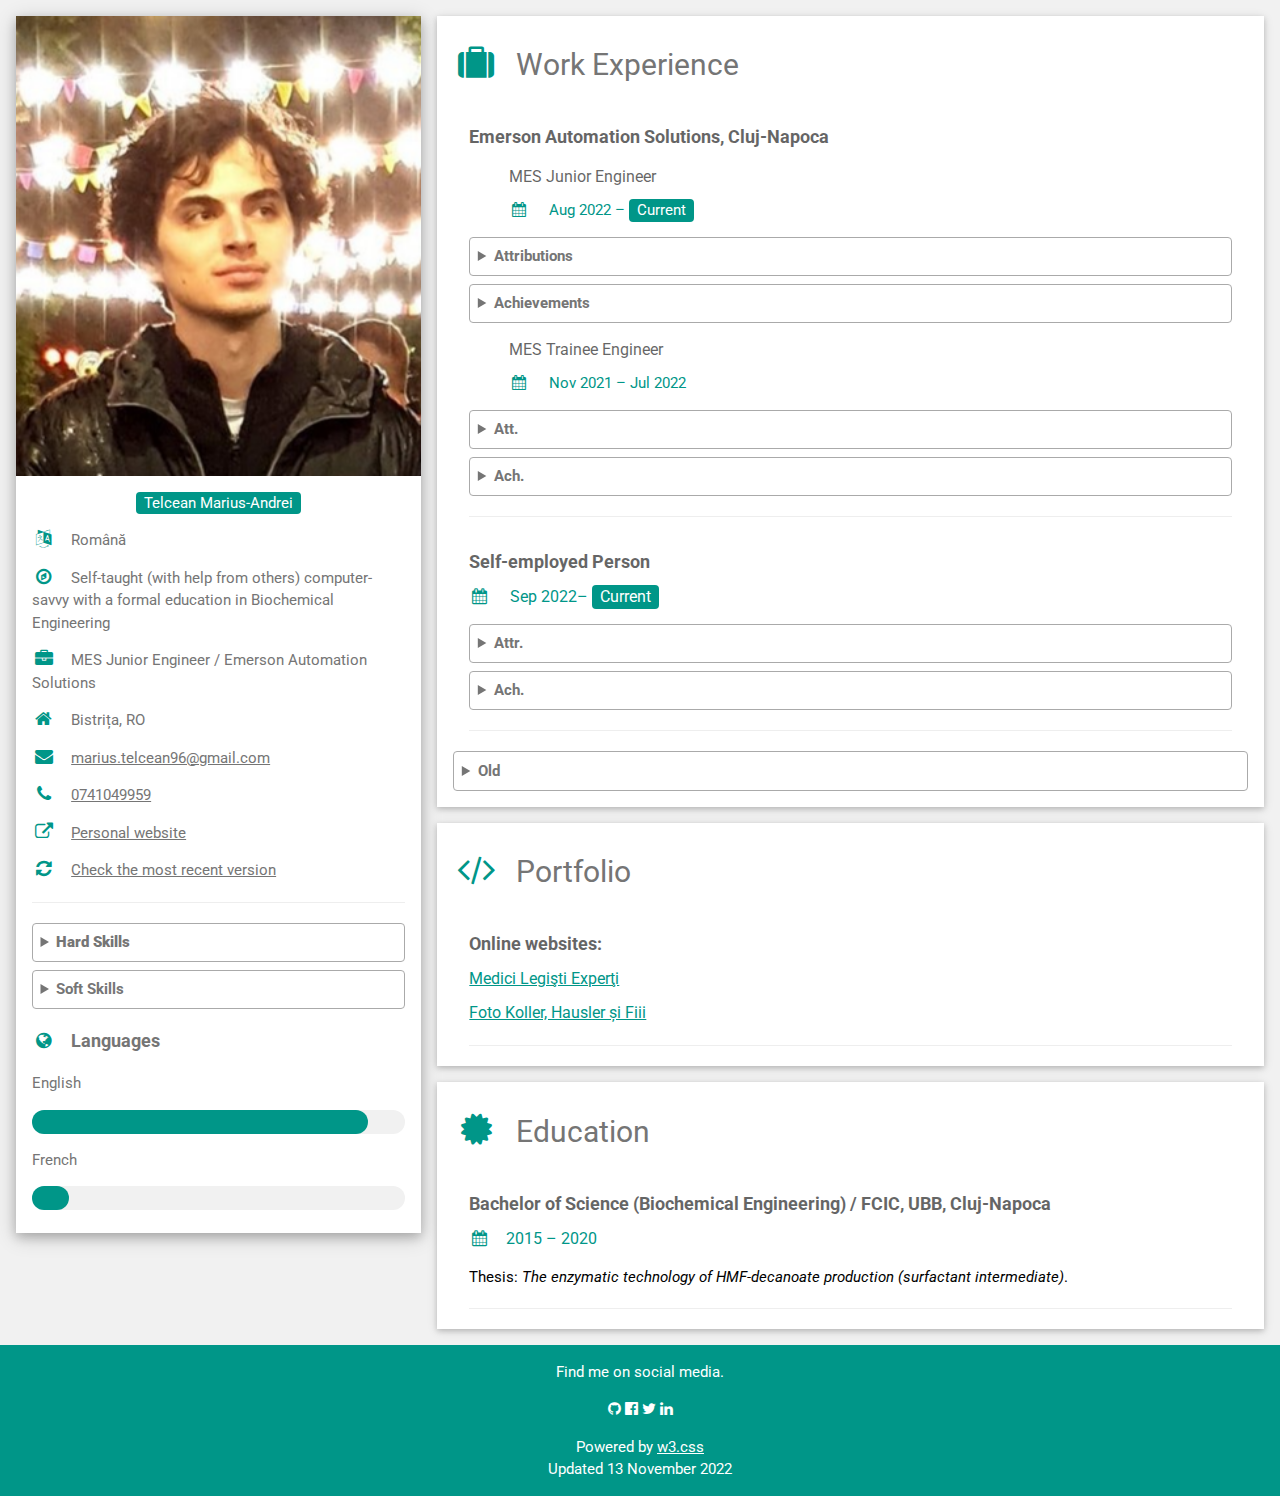
==== commit 69f4c0ec: "Group Emerson roles, add self-employement, update skills" ====
--- a/index.html
+++ b/index.html
@@ -31,12 +31,10 @@
       <div class="w3-white w3-text-grey w3-card-4">
         <div class="w3-display-container">
           <img src="image88.png" style="width:100%" alt="Avatar">
-          <div class="w3-display-bottomleft w3-container w3-text-white">
-            <h2 style="background-color: rgba(255, 255, 255, 0.8); color: #008080; width: 100%; padding: 3px 7px; border-radius: 2px; font-size: 1.5em;">Telcean Marius-Andrei</h2>
-          </div>
-        </div>
-        <div class="w3-container">
-          <p><i class="fa fa-language fa-fw w3-margin-right w3-large w3-text-teal"></i><a target="_blank" style="text-decoration: none;" href="cvRo.htm">🇷🇴</a></p>
+        </div>
+        <div class="w3-container">
+          <p style="text-align: center"><span class="w3-tag w3-teal w3-round">Telcean Marius-Andrei</span></p>
+          <p><i class="fa fa-language fa-fw w3-margin-right w3-large w3-text-teal"></i><a target="_blank" style="text-decoration: none;" href="cvRo.htm">Română</a></p>
           <p><i class="fa fa-compass fa-fw w3-margin-right w3-large w3-text-teal"></i>Self-taught (with help from others) computer-savvy with a formal education in Biochemical Engineering</p>
           <p><i class="fa fa-briefcase fa-fw w3-margin-right w3-large w3-text-teal"></i>MES Junior Engineer / Emerson Automation Solutions</p>
           <p><i class="fa fa-home fa-fw w3-margin-right w3-large w3-text-teal"></i>Bistrița, RO</p>
@@ -50,18 +48,18 @@
               <details>
                 <summary>Proficient</summary>
                 Microsoft [Office 03, 07, 10, 16, 365 (Word, Excel, Powerpoint), Onedrive, Teams, Sharepoint, Outlook], LibreOffice (Calc & Writer), 
-                Dropbox, Mozilla Firefox, Thunderbird
+                Dropbox, Mozilla Firefox & Thunderbird
               </details>
               <details>
                 <summary>Intermediate</summary>
-                ChemDraw, CorelDRAW (Select Edition), Mendeley, HTML5, CSS3, GNU Linux Bash, SQL, Javascript ES6, Notepad++, 
+                ChemDraw, Mendeley, HTML5, CSS3, GNU Linux Bash, SQL, Javascript ES6, Notepad++, 
                 Visual Studio Code, Wordpress (Elementor), Git, Github
               </details>
               <details>
                 <summary>Beginner</summary>
-                  MATLAB, Mnova, Energy2D, Spectragryph, Chemstations CHEMCAD 6 & 7, GraphPad Prism, PyMOL, Viewerlite, SolidEdge v20,
-                  Microsoft Server, Active Directory, Networking, Wamp Server, Chrome/Mozilla Developer Tools, Mozilla Firefox Developer Edition, 
-                  Adobe (Illustrator 10 & Photoshop Elements 2), Inkscape, GIMP, cPanel
+                  Energy2D, Spectragryph, PyMOL, Viewerlite, Microsoft Server Manager,
+                  Networking, Wamp Server, Chrome/Mozilla Developer Tools, Mozilla Firefox Developer Edition, 
+                  Inkscape, GIMP, cPanel
               </details>
           </details>
           <details>
@@ -90,112 +88,129 @@
       <div class="w3-container w3-card w3-white w3-margin-bottom">
         <h2 class="w3-text-grey w3-padding-16"><i class="fa fa-suitcase fa-fw w3-margin-right w3-xxlarge w3-text-teal"></i>Work Experience</h2>
         <div class="w3-container">
-          <h5 class="w3-opacity"><b>MES Junior Engineer / Emerson Automation Solutions, Cluj-Napoca</b></h5>
-          <h6 class="w3-text-teal"><i class="fa fa-calendar fa-fw w3-margin-right"></i>Aug 2022 – <span class="w3-tag w3-teal w3-round">Current</span></h6>
+          <h5 class="w3-opacity"><b>Emerson Automation Solutions, Cluj-Napoca</b></h5>
+          <ul style="list-style-type: none;">
+            <li>
+              <h6 class="w3-opacity">MES Junior Engineer</h6><i class="fa fa-calendar fa-fw w3-text-teal w3-margin-right"></i>
+              <span class="w3-text-teal">Aug 2022 – </span><span class="w3-tag w3-teal w3-round">Current</span>
+            </li>
+          </ul>
+            <details>
+              <summary>Attributions</summary>
+            </details>
+            <details>
+              <summary>Achievements</summary>
+            </details>
+          <ul style="list-style-type: none;">
+            <li><h6 class="w3-opacity">MES Trainee Engineer</h6><i class="fa fa-calendar fa-fw w3-text-teal w3-margin-right"></i>
+              <span class="w3-text-teal">Nov 2021 – Jul 2022</span></li>
+          </ul>
+          <details>
+            <summary>Att.</summary>
+            <i class="fa fa-check-square w3-text-teal"></i> Familiarise myself with the Syncade Suite and Recipe Authoring<br>
+            <i class="fa fa-check-square w3-text-teal"></i> Offer support to the 2022 MES Engineering Bootcamp students<br>
+          </details>
+          <details>
+            <summary>Ach.</summary>
+            <i class="fa fa-check-square w3-text-teal"></i> Solve a workshop and attend 2 Syncade Trainings<br>
+            <i class="fa fa-check-square w3-text-teal"></i> Track the working hours of my colleagues<br>
+            <i class="fa fa-check-square w3-text-teal"></i> Give feedback during workshops<br>
+          </details>
+          <hr>
+        </div>
+        <div class="w3-container">
+          <h5 class="w3-opacity"><b>Self-employed Person</b></h5>
+          <h6 class="w3-text-teal"><i class="fa fa-calendar fa-fw w3-margin-right"></i>
+            Sep 2022– <span class="w3-tag w3-teal w3-round">Current</span></h6>
           <p>
-            <details>
-              <summary>Attributions</summary>
-            </details>
-            <details>
-              <summary>Achievements</summary>
-            </details>
+          <details>
+          <summary>Attr.</summary>
+          </details>
+          <details>
+            <summary>Ach.</summary>
+          </details>
           </p>
           <hr>
         </div>
-        <div class="w3-container">
-          <h5 class="w3-opacity"><b>MES Trainee Engineer / Emerson Automation Solutions, Cluj-Napoca</b></h5>
-          <h6 class="w3-text-teal"><i class="fa fa-calendar fa-fw w3-margin-right"></i>Nov 2021 – Jul 2022</h6>
-          <p>
-            <details>
-              <summary>Attributions</summary>
-              <i class="fa fa-check-square w3-text-teal"></i> Familiarise myself with the Syncade Suite and Recipe Authoring<br>
-              <i class="fa fa-check-square w3-text-teal"></i> Offer support to the 2022 MES Engineering Bootcamp students<br>
-            </details>
-            <details>
-              <summary>Achievements</summary>
-              <i class="fa fa-check-square w3-text-teal"></i> Solve a workshop and attend 2 Syncade Trainings<br>
-              <i class="fa fa-check-square w3-text-teal"></i> Track the working hours of my colleagues<br>
-              <i class="fa fa-check-square w3-text-teal"></i> Give feedback during workshops<br>
+        <details class="w3-margin-bottom">
+          <summary>Old</summary>
+          <div class="w3-container">
+            <h5 class="w3-opacity"><b>Medical Recorder in a COVID-19 Vaccination Center / DASM, Cluj-Napoca</b></h5>
+            <h6 class="w3-text-teal"><i class="fa fa-calendar fa-fw w3-margin-right"></i>Mar – Nov 2021</h6>
+            <p>
+            <details>
+            <summary>Attr.</summary>
+            <i class="fa fa-check-square w3-text-teal"></i> Inquiries appointments<br>
+            <i class="fa fa-check-square w3-text-teal"></i> Calls patients to verify if they will show up to receive their vaccine as scheduled<br>
+            <i class="fa fa-check-square w3-text-teal"></i> Generates and prints vaccination receipts and hands them out together with the IDs<br>
+            <i class="fa fa-check-square w3-text-teal"></i> Responsible for HelpDesk<br>
+            </details>
+            <details>
+              <summary>Ach.</summary>
+              <i class="fa fa-check-square w3-text-teal"></i> Withstand stressful situations caused by Internet downtime and people waiting to get
+              their vacc. receipts<br>
+              <i class="fa fa-check-square w3-text-teal"></i> Help sensitive people get over their fear of vaccines <br>
+              <i class="fa fa-check-square w3-text-teal"></i> Raise an alarm when sens. people were about to faint and help them get up when
+              they faint
+            </details>
+            </p>
+            <hr>
+          </div>
+          <div class="w3-container">
+            <h5 class="w3-opacity"><b>Assistant Editor (AE)/ MDPI, Florești</b></h5>
+            <h6 class="w3-text-teal"><i class="fa fa-calendar fa-fw w3-margin-right"></i>Aug – Oct 2020</h6>
+            <p>
+            <details>
+              <summary>Attr.</summary>
+              <i class="fa fa-check-square w3-text-teal"></i> Pre-layout for manuscripts (articles, reviews etc.)<br>
+            <i class="fa fa-check-square w3-text-teal"></i> Find proper peer-reviewers, Academic Editors, send invitations and set reminders<br>
+            <i class="fa fa-check-square w3-text-teal"></i> Verify peer-reviews and ask Academic Editor for a decision -> reject or accept the manuscript<br>
+            <i class="fa fa-check-square w3-text-teal"></i> Test English editing, do double and triple checks before publishing<br>
+            <i class="fa fa-check-square w3-text-teal"></i> Confirm lots of miscellaneous
+            </details>
+            <details>
+              <summary>Ach.</summary>
+              <i class="fa fa-check-square w3-text-teal"></i> Improve the way AEs find peer-reviewers: a browser extension used on ResearchGATE (RG). 
+              Performing a multi-word search on RG gives a matching score. If the score is high enough, the researcher might be suited
+              to review the paper. I shared this method with at least 2 colleagues.<br>
             </details>
           </p>
-          <hr>
-        </div>
-        <div class="w3-container">
-          <h5 class="w3-opacity"><b>Medical Recorder in a COVID-19 Vaccination Center / DASM, Cluj-Napoca</b></h5>
-          <h6 class="w3-text-teal"><i class="fa fa-calendar fa-fw w3-margin-right"></i>Mar – Nov 2021</h6>
-          <p>
-          <details>
-          <summary>Attr.</summary>
-          <i class="fa fa-check-square w3-text-teal"></i> Inquiries appointments<br>
-          <i class="fa fa-check-square w3-text-teal"></i> Calls patients to verify if they will show up to receive their vaccine as scheduled<br>
-          <i class="fa fa-check-square w3-text-teal"></i> Generates and prints vaccination receipts and hands them out together with the IDs<br>
-          <i class="fa fa-check-square w3-text-teal"></i> Responsible for HelpDesk<br>
-          </details>
-          <details>
-            <summary>Ach.</summary>
-            <i class="fa fa-check-square w3-text-teal"></i> Withstand stressful situations caused by Internet downtime and people waiting to get
-            their vacc. receipts<br>
-            <i class="fa fa-check-square w3-text-teal"></i> Help sensitive people get over their fear of vaccines <br>
-            <i class="fa fa-check-square w3-text-teal"></i> Raise an alarm when sens. people were about to faint and help them get up when
-            they faint
-          </details>
-        </p>
-          <hr>
-        </div>
-        <div class="w3-container">
-          <h5 class="w3-opacity"><b>Assistant Editor (AE)/ MDPI, Florești</b></h5>
-          <h6 class="w3-text-teal"><i class="fa fa-calendar fa-fw w3-margin-right"></i>Aug – Oct 2020</h6>
-          <p>
-          <details>
-            <summary>Attr.</summary>
-            <i class="fa fa-check-square w3-text-teal"></i> Pre-layout for manuscripts (articles, reviews etc.)<br>
-          <i class="fa fa-check-square w3-text-teal"></i> Find proper peer-reviewers, Academic Editors, send invitations and set reminders<br>
-          <i class="fa fa-check-square w3-text-teal"></i> Verify peer-reviews and ask Academic Editor for a decision -> reject or accept the manuscript<br>
-          <i class="fa fa-check-square w3-text-teal"></i> Test English editing, do double and triple checks before publishing<br>
-          <i class="fa fa-check-square w3-text-teal"></i> Confirm lots of miscellaneous
-          </details>
-          <details>
-            <summary>Ach.</summary>
-            <i class="fa fa-check-square w3-text-teal"></i> Improve the way AEs find peer-reviewers: a browser extension used on ResearchGATE (RG). 
-            Performing a multi-word search on RG gives a matching score. If the score is high enough, the researcher might be suited
-            to review the paper. I shared this method with at least 2 colleagues.<br>
-          </details>
-        </p>
-          <hr>
-        </div>
-        <div class="w3-container">
-          <h5 class="w3-opacity"><b>Tablet operator with 2020 locals, 2019 (presidentials election and European Parliament) / AEP & STS</b></h5>
-          <h6 class="w3-text-teal"><i class="fa fa-calendar fa-fw w3-margin-right"></i> May 2019 – Dec 2020</h6>
-          <p>
-            <details>
-              <summary>Attr.</summary>
-              <i class="fa fa-check-square w3-text-teal"></i> Checks if a person has the right to vote<br>
-            <i class="fa fa-check-square w3-text-teal"></i> Prevents attempts of multiple voting<br>
-            <i class="fa fa-check-square w3-text-teal"></i> Centralizes the data and makes a report for the Central Election Bureau<br>
-            <i class="fa fa-check-square w3-text-teal"></i> Verify accuracy of data uploaded in the electronic voting system
-            </details>
-            <details>
-              <summary>Ach.</summary>
-              <i class="fa fa-check-square w3-text-teal"></i> Give feedback on multiple occasions<br>
-            </details>
-          </p>
-          <hr>
-        </div>
-        <div class="w3-container">
-          <h5 class="w3-opacity"><b>Volunteer / Tășuleasa Social, Piatra Fântânele</b></h5>
-          <h6 class="w3-text-teal"><i class="fa fa-calendar fa-fw w3-margin-right"></i>Jun 2015 – Jun 2020</h6>
-          <p>
-            <details>
-              <summary>Ach.</summary>
-              <i class="fa fa-check-square w3-text-teal"></i> afforestation activities (ex: Pădurea Transilvania (Transilvania Forest)<br>
-            <i class="fa fa-check-square w3-text-teal"></i> Christmas Truck (distributing german kids-made presents to romanian kids)<br>
-            <i class="fa fa-check-square w3-text-teal"></i> "A good day, the day of Young Volunteers" (distribute seedlings that the Young Volunteers had to plant)<br>
-            <i class="fa fa-check-square w3-text-teal"></i> via Maria Thereza (I helped organising the event)<br>
-            <i class="fa fa-check-square w3-text-teal"></i> via Transilvanica (inspired by Camino de Santiago; I helped with marking the route in Bistrița-Năsăud county)<br>
-            <i class="fa fa-check-square w3-text-teal"></i> household/administrative activities in the Tășuleasa Social campus
-            </details>
-          </p><br>
-        </div>
+            <hr>
+          </div>
+          <div class="w3-container">
+            <h5 class="w3-opacity"><b>Tablet operator with 2020 locals, 2019 (presidentials election and European Parliament) / AEP & STS</b></h5>
+            <h6 class="w3-text-teal"><i class="fa fa-calendar fa-fw w3-margin-right"></i> May 2019 – Dec 2020</h6>
+            <p>
+              <details>
+                <summary>Attr.</summary>
+                <i class="fa fa-check-square w3-text-teal"></i> Checks if a person has the right to vote<br>
+              <i class="fa fa-check-square w3-text-teal"></i> Prevents attempts of multiple voting<br>
+              <i class="fa fa-check-square w3-text-teal"></i> Centralizes the data and makes a report for the Central Election Bureau<br>
+              <i class="fa fa-check-square w3-text-teal"></i> Verify accuracy of data uploaded in the electronic voting system
+              </details>
+              <details>
+                <summary>Ach.</summary>
+                <i class="fa fa-check-square w3-text-teal"></i> Give feedback on multiple occasions<br>
+              </details>
+            </p>
+            <hr>
+          </div>
+          <div class="w3-container">
+            <h5 class="w3-opacity"><b>Volunteer / Tășuleasa Social, Piatra Fântânele</b></h5>
+            <h6 class="w3-text-teal"><i class="fa fa-calendar fa-fw w3-margin-right"></i>Jun 2015 – Jun 2020</h6>
+            <p>
+              <details>
+                <summary>Ach.</summary>
+                <i class="fa fa-check-square w3-text-teal"></i> afforestation activities (ex: Pădurea Transilvania (Transilvania Forest)<br>
+              <i class="fa fa-check-square w3-text-teal"></i> Christmas Truck (distributing german kids-made presents to romanian kids)<br>
+              <i class="fa fa-check-square w3-text-teal"></i> "A good day, the day of Young Volunteers" (distribute seedlings that the Young Volunteers had to plant)<br>
+              <i class="fa fa-check-square w3-text-teal"></i> via Maria Thereza (I helped organising the event)<br>
+              <i class="fa fa-check-square w3-text-teal"></i> via Transilvanica (inspired by Camino de Santiago; I helped with marking the route in Bistrița-Năsăud county)<br>
+              <i class="fa fa-check-square w3-text-teal"></i> household/administrative activities in the Tășuleasa Social campus
+              </details>
+            </p><br>
+          </div>
+        </details>
       </div>
 
       <div class="w3-container w3-card w3-white w3-margin-bottom">
@@ -233,7 +248,7 @@
   <a target="_blank" href="https://www.facebook.com/marius.telcean.96"><i class="fa fa-facebook-official w3-hover-opacity"></i></a>
   <a target="_blank" href="https://twitter.com/marius_telcean"><i class="fa fa-twitter w3-hover-opacity"></i></a>
   <a target="_blank" href="https://www.linkedin.com/in/marius-telcean-6a2454138/"><i class="fa fa-linkedin w3-hover-opacity"></i></a>
-  <p>Powered by <a href="https://www.w3schools.com/w3css/default.asp" target="_blank">w3.css</a> <br>Updated 7 August 2022</p>
+  <p>Powered by <a href="https://www.w3schools.com/w3css/default.asp" target="_blank">w3.css</a> <br>Updated 13 November 2022</p>
 </footer>
 
 </body>
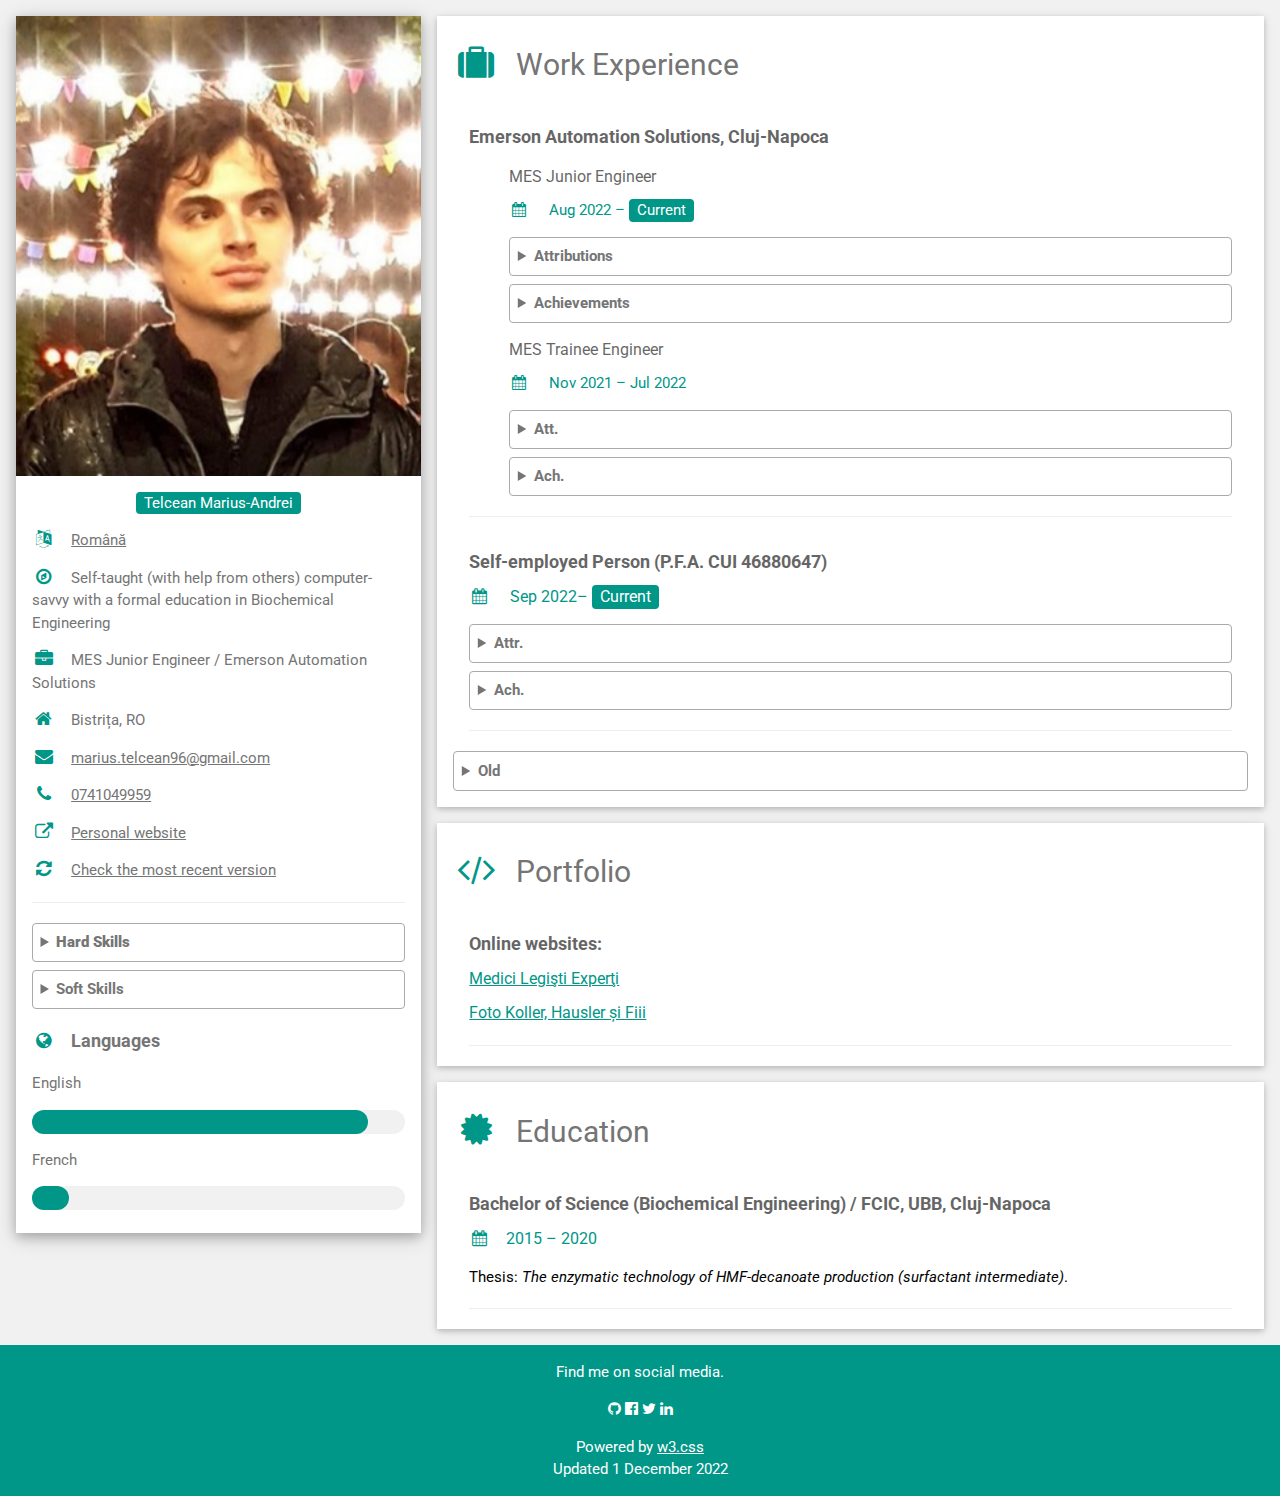
==== commit 3fc7fe21: "Update job title, hard skills and add job descriptions" ====
--- a/index.html
+++ b/index.html
@@ -34,7 +34,7 @@
         </div>
         <div class="w3-container">
           <p style="text-align: center"><span class="w3-tag w3-teal w3-round">Telcean Marius-Andrei</span></p>
-          <p><i class="fa fa-language fa-fw w3-margin-right w3-large w3-text-teal"></i><a target="_blank" style="text-decoration: none;" href="cvRo.htm">Română</a></p>
+          <p><i class="fa fa-language fa-fw w3-margin-right w3-large w3-text-teal"></i><a target="_blank" href="cvRo.htm">Română</a></p>
           <p><i class="fa fa-compass fa-fw w3-margin-right w3-large w3-text-teal"></i>Self-taught (with help from others) computer-savvy with a formal education in Biochemical Engineering</p>
           <p><i class="fa fa-briefcase fa-fw w3-margin-right w3-large w3-text-teal"></i>MES Junior Engineer / Emerson Automation Solutions</p>
           <p><i class="fa fa-home fa-fw w3-margin-right w3-large w3-text-teal"></i>Bistrița, RO</p>
@@ -47,17 +47,17 @@
             <summary><b>Hard Skills</b></summary>
               <details>
                 <summary>Proficient</summary>
-                Microsoft [Office 03, 07, 10, 16, 365 (Word, Excel, Powerpoint), Onedrive, Teams, Sharepoint, Outlook], LibreOffice (Calc & Writer), 
+                Microsoft [Office 03, 07, 10, 13, 16, 365 (Word, Excel, Powerpoint), Onedrive, Teams, Sharepoint, Outlook], LibreOffice (Calc & Writer), 
                 Dropbox, Mozilla Firefox & Thunderbird
               </details>
               <details>
                 <summary>Intermediate</summary>
-                ChemDraw, Mendeley, HTML5, CSS3, GNU Linux Bash, SQL, Javascript ES6, Notepad++, 
+                HTML5, CSS3, GNU Linux Bash, SQL, Javascript ES6, Notepad++, 
                 Visual Studio Code, Wordpress (Elementor), Git, Github
               </details>
               <details>
                 <summary>Beginner</summary>
-                  Energy2D, Spectragryph, PyMOL, Viewerlite, Microsoft Server Manager,
+                  Energy2D, Mendeley, Microsoft Server Manager,
                   Networking, Wamp Server, Chrome/Mozilla Developer Tools, Mozilla Firefox Developer Edition, 
                   Inkscape, GIMP, cPanel
               </details>
@@ -94,40 +94,53 @@
               <h6 class="w3-opacity">MES Junior Engineer</h6><i class="fa fa-calendar fa-fw w3-text-teal w3-margin-right"></i>
               <span class="w3-text-teal">Aug 2022 – </span><span class="w3-tag w3-teal w3-round">Current</span>
             </li>
+            <p>
+              <details>
+                <summary>Attributions</summary>
+                <i class="fa fa-check-square w3-text-teal"></i> Study of networking concepts
+              </details>
+              <details>
+                <summary>Achievements</summary>
+                <i class="fa fa-check-square w3-text-teal"></i> Experience exchange with the 
+                Computer and Networking Infrastructure department
+              </details>
+            </p>
           </ul>
-            <details>
-              <summary>Attributions</summary>
-            </details>
-            <details>
-              <summary>Achievements</summary>
-            </details>
           <ul style="list-style-type: none;">
             <li><h6 class="w3-opacity">MES Trainee Engineer</h6><i class="fa fa-calendar fa-fw w3-text-teal w3-margin-right"></i>
               <span class="w3-text-teal">Nov 2021 – Jul 2022</span></li>
+            <p>
+              <details>
+                <summary>Att.</summary>
+                <i class="fa fa-check-square w3-text-teal"></i> Familiarise myself with the Syncade Suite and Recipe Authoring<br>
+                <i class="fa fa-check-square w3-text-teal"></i> Offer support to the 2022 MES Engineering Bootcamp students<br>
+              </details>
+              <details>
+                <summary>Ach.</summary>
+                <i class="fa fa-check-square w3-text-teal"></i> Solve a workshop and attend 2 Syncade Trainings<br>
+                <i class="fa fa-check-square w3-text-teal"></i> Track the working hours of my colleagues<br>
+                <i class="fa fa-check-square w3-text-teal"></i> Give feedback during workshops<br>
+              </details>
+            </p>
           </ul>
-          <details>
-            <summary>Att.</summary>
-            <i class="fa fa-check-square w3-text-teal"></i> Familiarise myself with the Syncade Suite and Recipe Authoring<br>
-            <i class="fa fa-check-square w3-text-teal"></i> Offer support to the 2022 MES Engineering Bootcamp students<br>
-          </details>
-          <details>
-            <summary>Ach.</summary>
-            <i class="fa fa-check-square w3-text-teal"></i> Solve a workshop and attend 2 Syncade Trainings<br>
-            <i class="fa fa-check-square w3-text-teal"></i> Track the working hours of my colleagues<br>
-            <i class="fa fa-check-square w3-text-teal"></i> Give feedback during workshops<br>
-          </details>
-          <hr>
-        </div>
-        <div class="w3-container">
-          <h5 class="w3-opacity"><b>Self-employed Person</b></h5>
+          <hr>
+        </div>
+        <div class="w3-container">
+          <h5 class="w3-opacity"><b>Self-employed Person (P.F.A. CUI 46880647)</b></h5>
           <h6 class="w3-text-teal"><i class="fa fa-calendar fa-fw w3-margin-right"></i>
             Sep 2022– <span class="w3-tag w3-teal w3-round">Current</span></h6>
           <p>
           <details>
-          <summary>Attr.</summary>
+            <summary>Attr.</summary>
+            <i class="fa fa-check-square w3-text-teal"></i> Custom software development activities 
+            (client-oriented software)<br>
+            <i class="fa fa-check-square w3-text-teal"></i> Other information technology activities<br>
+            <i class="fa fa-check-square w3-text-teal"></i> Information technology consultancy activities
           </details>
           <details>
             <summary>Ach.</summary>
+            <i class="fa fa-check-square w3-text-teal"></i> Promote 
+            <a target="_blank" href="https://www.medicilegistiexperti.ro/">medicilegistiexperti.ro</a>
           </details>
           </p>
           <hr>
@@ -248,7 +261,7 @@
   <a target="_blank" href="https://www.facebook.com/marius.telcean.96"><i class="fa fa-facebook-official w3-hover-opacity"></i></a>
   <a target="_blank" href="https://twitter.com/marius_telcean"><i class="fa fa-twitter w3-hover-opacity"></i></a>
   <a target="_blank" href="https://www.linkedin.com/in/marius-telcean-6a2454138/"><i class="fa fa-linkedin w3-hover-opacity"></i></a>
-  <p>Powered by <a href="https://www.w3schools.com/w3css/default.asp" target="_blank">w3.css</a> <br>Updated 13 November 2022</p>
+  <p>Powered by <a href="https://www.w3schools.com/w3css/default.asp" target="_blank">w3.css</a> <br>Updated 1 December 2022</p>
 </footer>
 
 </body>
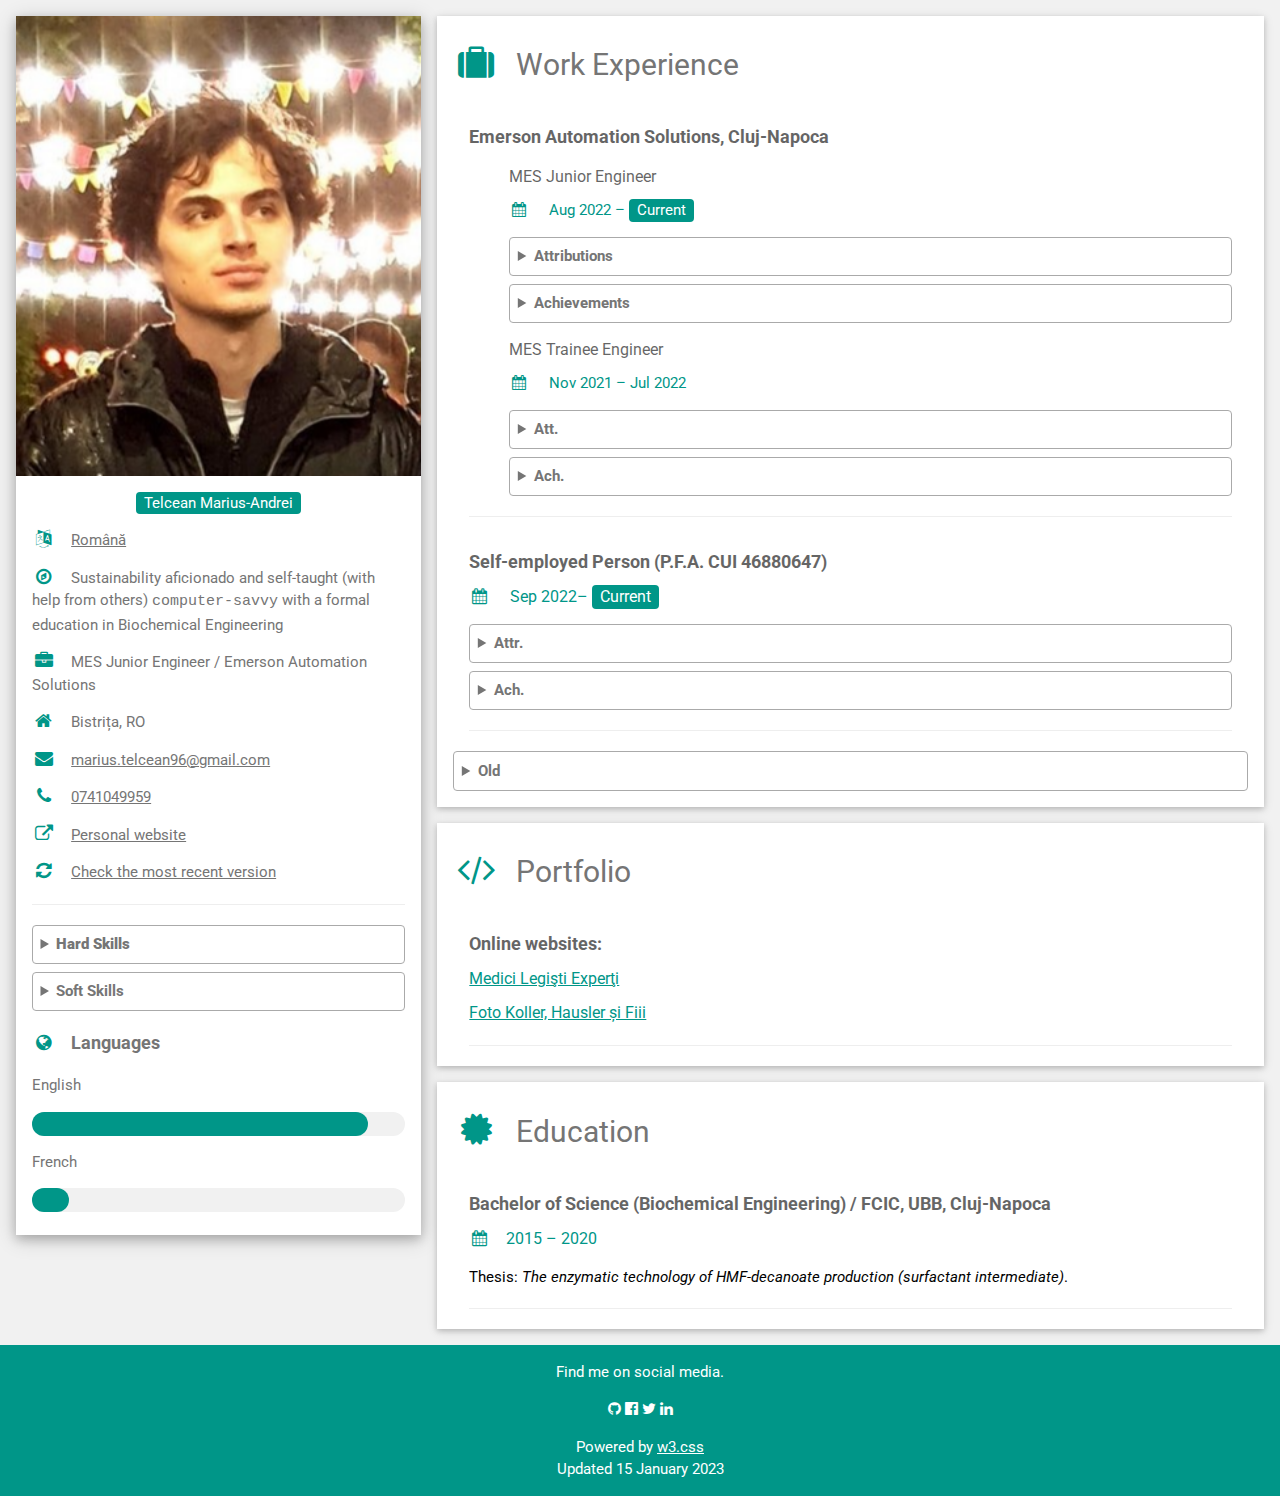
==== commit 860ccabd: "Add 'sustainability aficionado' to bio" ====
--- a/index.html
+++ b/index.html
@@ -35,7 +35,7 @@
         <div class="w3-container">
           <p style="text-align: center"><span class="w3-tag w3-teal w3-round">Telcean Marius-Andrei</span></p>
           <p><i class="fa fa-language fa-fw w3-margin-right w3-large w3-text-teal"></i><a target="_blank" href="cvRo.htm">Română</a></p>
-          <p><i class="fa fa-compass fa-fw w3-margin-right w3-large w3-text-teal"></i>Self-taught (with help from others) computer-savvy with a formal education in Biochemical Engineering</p>
+          <p><i class="fa fa-compass fa-fw w3-margin-right w3-large w3-text-teal"></i>Sustainability aficionado and self-taught (with help from others) <span style="font-family:'Courier New', Courier, monospace">computer-savvy</span> with a formal education in Biochemical Engineering</p>
           <p><i class="fa fa-briefcase fa-fw w3-margin-right w3-large w3-text-teal"></i>MES Junior Engineer / Emerson Automation Solutions</p>
           <p><i class="fa fa-home fa-fw w3-margin-right w3-large w3-text-teal"></i>Bistrița, RO</p>
           <p><i class="fa fa-envelope fa-fw w3-margin-right w3-large w3-text-teal"></i><a href="mailto:marius.telcean96@gmail.com">marius.telcean96@gmail.com</a></p>
@@ -261,7 +261,7 @@
   <a target="_blank" href="https://www.facebook.com/marius.telcean.96"><i class="fa fa-facebook-official w3-hover-opacity"></i></a>
   <a target="_blank" href="https://twitter.com/marius_telcean"><i class="fa fa-twitter w3-hover-opacity"></i></a>
   <a target="_blank" href="https://www.linkedin.com/in/marius-telcean-6a2454138/"><i class="fa fa-linkedin w3-hover-opacity"></i></a>
-  <p>Powered by <a href="https://www.w3schools.com/w3css/default.asp" target="_blank">w3.css</a> <br>Updated 1 December 2022</p>
+  <p>Powered by <a href="https://www.w3schools.com/w3css/default.asp" target="_blank">w3.css</a> <br>Updated 15 January 2023</p>
 </footer>
 
 </body>
